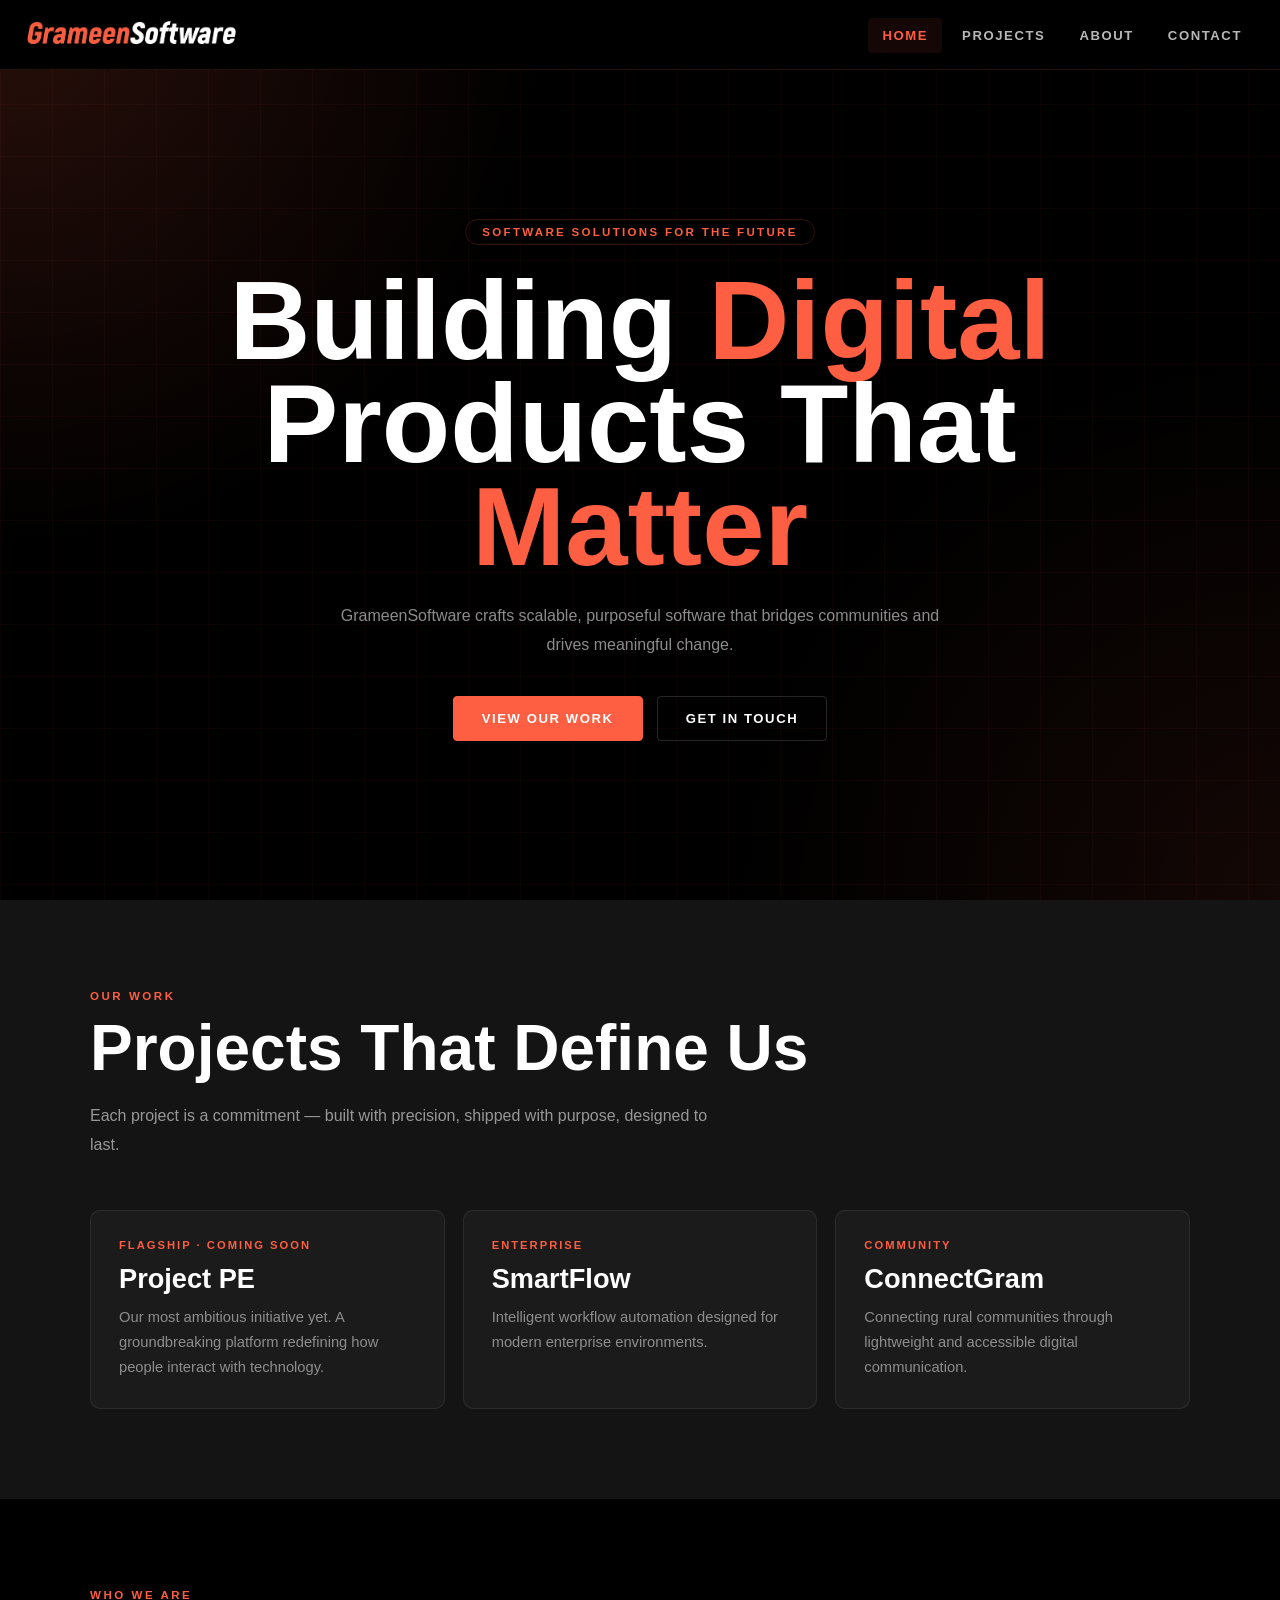
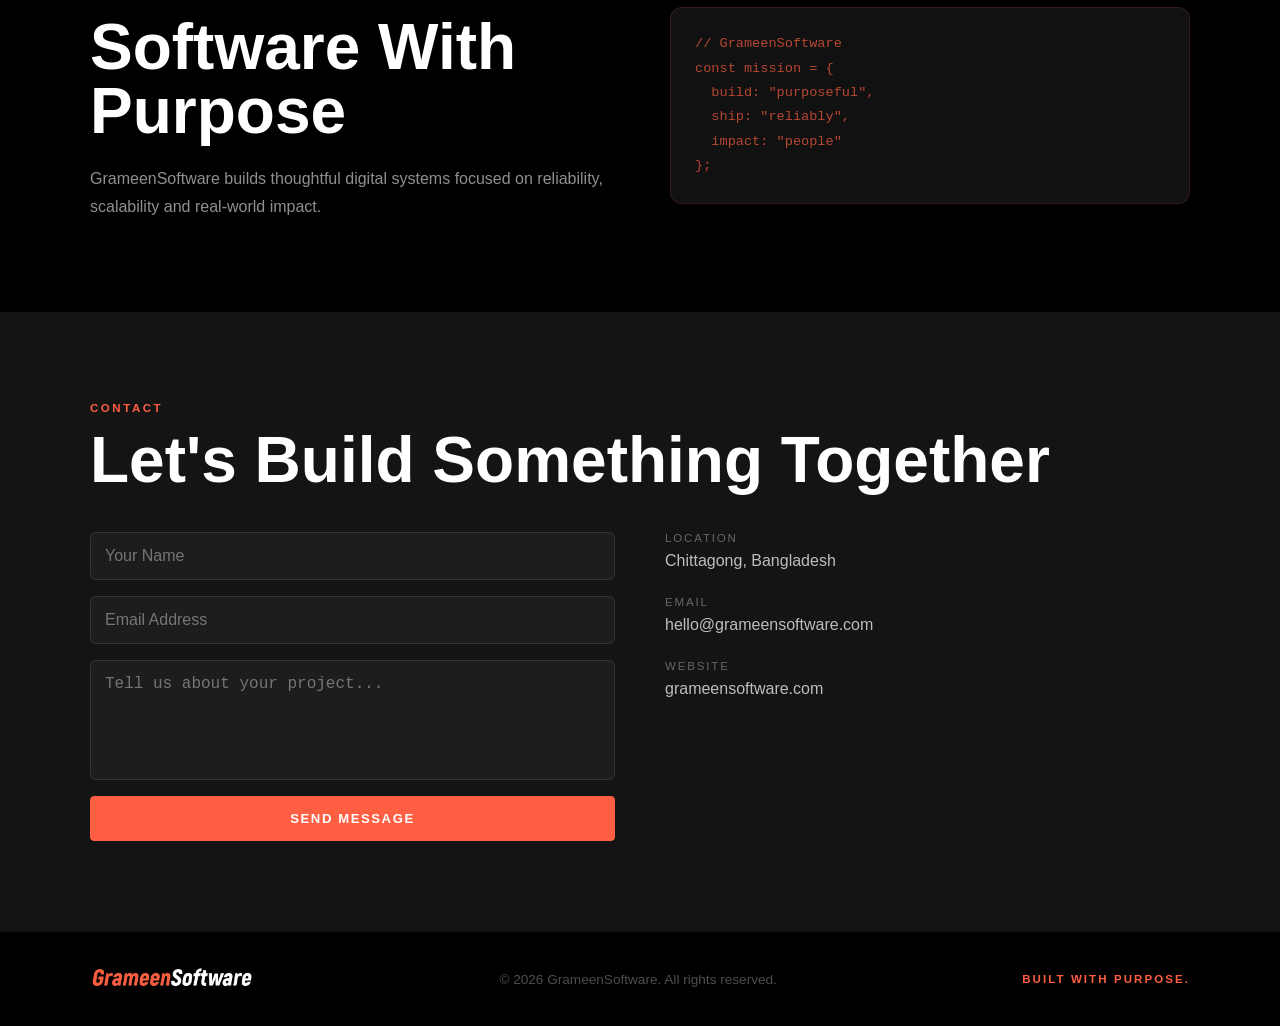
==== index.html @ 241e4eac "Site - basic version v1" ====
<!DOCTYPE html>
<html lang="en">
<head>
<meta charset="UTF-8">
<meta name="viewport" content="width=device-width, initial-scale=1.0">
<title>GrameenSoftware</title>

<link rel="preconnect" href="https://fonts.googleapis.com">
<link rel="preconnect" href="https://fonts.gstatic.com" crossorigin>
<!-- <link href="https://fonts.googleapis.com/css2?family=Barlow:wght@400;600;700;900&family=Barlow+Condensed:wght@600;700;900&display=swap" rel="stylesheet"> -->
<link href="https://fonts.cdnfonts.com/css/akrobat" rel="stylesheet">

<style>
:root{
    --brand:#FE5E41;
    --bg:#000;
    --bg2:#141414;
    --white:#fff;
    --nh:70px;
}

*{
    margin:0;
    padding:0;
    box-sizing:border-box;
}

html{
    scroll-behavior:smooth;
}

body{
    font-family:'akrobat',sans-serif;
    background:var(--bg);
    color:var(--white);
    overflow-x:hidden;
}

img{
    max-width:100%;
    display:block;
}

/* NAVBAR */

nav{
    position:fixed;
    top:0;
    left:0;
    width:100%;
    height:var(--nh);
    display:flex;
    align-items:center;
    justify-content:space-between;
    padding:0 24px;
    background:rgba(0,0,0,0.96);
    border-bottom:1px solid rgba(254,94,65,0.15);
    z-index:1000;
    backdrop-filter:blur(12px);
}

.logo{
    height:34px;
    width:auto;
}

.nav-links{
    display:flex;
    list-style:none;
    gap:6px;
}

.nav-links li{
    position:relative;
}

.nav-links a{
    text-decoration:none;
    color:rgba(255,255,255,0.72);
    font-family:'Barlow Condensed',sans-serif;
    text-transform:uppercase;
    letter-spacing:.12em;
    font-size:.82rem;
    font-weight:700;
    padding:10px 14px;
    border-radius:4px;
    transition:.25s;
}

.nav-links a:hover,
.nav-links a.active{
    color:var(--brand);
    background:rgba(254,94,65,0.08);
}

/* DROPDOWN */

.dropdown-menu{
    position:absolute;
    top:110%;
    left:0;
    min-width:180px;
    background:#181818;
    border:1px solid rgba(254,94,65,0.14);
    border-radius:8px;
    overflow:hidden;
    opacity:0;
    visibility:hidden;
    transform:translateY(10px);
    transition:.25s;
}

.dropdown:hover .dropdown-menu{
    opacity:1;
    visibility:visible;
    transform:translateY(0);
}

.dropdown-menu a{
    display:block;
    padding:14px 18px;
}

/* HAMBURGER */

.hamburger{
    display:none;
    flex-direction:column;
    gap:5px;
    background:none;
    border:none;
    cursor:pointer;
}

.hamburger span{
    width:24px;
    height:2px;
    background:#fff;
    border-radius:20px;
    transition:.3s;
}

.hamburger.active span:nth-child(1){
    transform:translateY(7px) rotate(45deg);
}

.hamburger.active span:nth-child(2){
    opacity:0;
}

.hamburger.active span:nth-child(3){
    transform:translateY(-7px) rotate(-45deg);
}

/* MOBILE MENU */

.mobile-overlay{
    position:fixed;
    inset:0;
    background:rgba(0,0,0,0.6);
    z-index:998;
    opacity:0;
    pointer-events:none;
    transition:.3s;
}

.mobile-overlay.show{
    opacity:1;
    pointer-events:auto;
}

.mobile-menu{
    position:fixed;
    top:0;
    right:-100%;
    width:280px;
    height:100vh;
    background:#111;
    z-index:999;
    padding:100px 24px 40px;
    transition:.35s ease;
    border-left:1px solid rgba(254,94,65,0.15);
}

.mobile-menu.show{
    right:0;
}

.mobile-menu ul{
    list-style:none;
}

.mobile-menu li{
    border-bottom:1px solid rgba(255,255,255,0.06);
}

.mobile-menu a{
    display:block;
    padding:18px 0;
    text-decoration:none;
    color:rgba(255,255,255,0.82);
    font-family:'Barlow Condensed',sans-serif;
    text-transform:uppercase;
    letter-spacing:.12em;
    font-weight:700;
}

.mobile-sub{
    padding-left:16px;
}

.mobile-sub a{
    font-size:.85rem;
    color:rgba(255,255,255,0.45);
}

/* HERO */

#home{
    min-height:100vh;
    display:flex;
    align-items:center;
    justify-content:center;
    text-align:center;
    padding:120px 20px 60px;
    position:relative;
    overflow:hidden;
}

.hero-bg{
    position:absolute;
    inset:0;
    background:
    radial-gradient(circle at top left, rgba(254,94,65,0.16), transparent 35%),
    radial-gradient(circle at bottom right, rgba(254,94,65,0.08), transparent 35%);
}

.hero-grid{
    position:absolute;
    inset:0;
    background-image:
    linear-gradient(rgba(254,94,65,0.04) 1px, transparent 1px),
    linear-gradient(90deg, rgba(254,94,65,0.04) 1px, transparent 1px);
    background-size:52px 52px;
}

.hero-content{
    position:relative;
    z-index:2;
    max-width:850px;
}

.eyebrow{
    display:inline-block;
    margin-bottom:24px;
    padding:6px 16px;
    border:1px solid rgba(254,94,65,0.18);
    border-radius:999px;
    color:var(--brand);
    font-family:'Barlow Condensed',sans-serif;
    text-transform:uppercase;
    letter-spacing:.2em;
    font-size:.72rem;
    font-weight:700;
}

h1{
    font-family:'Barlow Condensed',sans-serif;
    font-size:clamp(3rem,9vw,7rem);
    line-height:.92;
    font-weight:900;
    margin-bottom:24px;
}

h1 span{
    color:var(--brand);
}

.subtext{
    max-width:620px;
    margin:auto;
    line-height:1.8;
    color:rgba(255,255,255,0.55);
    font-size:1rem;
}

.hero-buttons{
    display:flex;
    justify-content:center;
    gap:14px;
    margin-top:36px;
    flex-wrap:wrap;
}

.btn{
    display:inline-block;
    text-decoration:none;
    padding:14px 28px;
    border-radius:4px;
    text-transform:uppercase;
    letter-spacing:.12em;
    font-family:'Barlow Condensed',sans-serif;
    font-size:.82rem;
    font-weight:700;
    transition:.25s;
}

.btn-primary{
    background:var(--brand);
    color:#fff;
    border:1px solid var(--brand);
}

.btn-primary:hover{
    background:#ff7055;
    transform:translateY(-2px);
}

.btn-secondary{
    border:1px solid rgba(255,255,255,0.15);
    color:#fff;
}

.btn-secondary:hover{
    border-color:var(--brand);
    background:rgba(254,94,65,0.08);
}

/* SECTION */

section{
    padding:90px 20px;
}

.container{
    max-width:1100px;
    margin:auto;
}

.label{
    color:var(--brand);
    text-transform:uppercase;
    letter-spacing:.22em;
    font-size:.72rem;
    font-family:'Barlow Condensed',sans-serif;
    font-weight:700;
    margin-bottom:14px;
}

h2{
    font-family:'Barlow Condensed',sans-serif;
    font-size:clamp(2rem,5vw,4rem);
    line-height:1;
    margin-bottom:22px;
}

.text{
    max-width:650px;
    color:rgba(255,255,255,0.56);
    line-height:1.8;
}

/* PROJECTS */

#projects{
    background:var(--bg2);
}

.cards{
    margin-top:50px;
    display:grid;
    grid-template-columns:repeat(auto-fit,minmax(280px,1fr));
    gap:18px;
}

.card{
    background:rgba(255,255,255,0.03);
    border:1px solid rgba(255,255,255,0.08);
    border-radius:10px;
    padding:28px;
    transition:.25s;
    text-decoration:none;
    color:inherit;
}

.card:hover{
    transform:translateY(-4px);
    border-color:rgba(254,94,65,0.3);
}

.card-tag{
    color:var(--brand);
    text-transform:uppercase;
    letter-spacing:.18em;
    font-size:.7rem;
    margin-bottom:12px;
    font-family:'Barlow Condensed',sans-serif;
    font-weight:700;
}

.card-title{
    font-size:1.7rem;
    font-family:'Barlow Condensed',sans-serif;
    font-weight:900;
    margin-bottom:10px;
}

.card-text{
    color:rgba(255,255,255,0.5);
    line-height:1.7;
    font-size:.92rem;
}

/* ABOUT */

.about-grid{
    display:grid;
    grid-template-columns:1fr 1fr;
    gap:60px;
    align-items:center;
}

.visual{
    background:#111;
    border:1px solid rgba(254,94,65,0.14);
    border-radius:12px;
    padding:24px;
}

.code{
    color:rgba(254,94,65,0.7);
    font-family:monospace;
    line-height:1.8;
    font-size:.85rem;
}

/* CONTACT */

#contact{
    background:var(--bg2);
}

.contact-grid{
    display:grid;
    grid-template-columns:1fr 1fr;
    gap:50px;
    margin-top:40px;
}

.form{
    display:flex;
    flex-direction:column;
    gap:16px;
}

.form input,
.form textarea{
    background:rgba(255,255,255,0.04);
    border:1px solid rgba(255,255,255,0.1);
    padding:14px;
    border-radius:6px;
    color:#fff;
    outline:none;
    font-size:16px;
}

.form textarea{
    resize:none;
    height:120px;
}

.form input:focus,
.form textarea:focus{
    border-color:var(--brand);
}

.info-item{
    margin-bottom:26px;
}

.info-title{
    color:rgba(255,255,255,0.35);
    text-transform:uppercase;
    letter-spacing:.16em;
    font-size:.72rem;
    margin-bottom:8px;
    font-family:'Barlow Condensed',sans-serif;
}

.info-text{
    color:rgba(255,255,255,0.72);
}

/* FOOTER */

footer{
    padding:34px 20px;
    border-top:1px solid rgba(255,255,255,0.06);
}

.footer-inner{
    max-width:1100px;
    margin:auto;
    display:flex;
    justify-content:space-between;
    align-items:center;
    gap:20px;
    flex-wrap:wrap;
}

.footer-logo{
    height:26px;
}

.footer-copy{
    color:rgba(255,255,255,0.3);
    font-size:.85rem;
}

.footer-brand{
    color:var(--brand);
    font-size:.72rem;
    font-weight:700;
    letter-spacing:.18em;
    text-transform:uppercase;
}

/* RESPONSIVE */

@media(max-width:900px){

    .about-grid,
    .contact-grid{
        grid-template-columns:1fr;
    }
}

@media(max-width:768px){

    .nav-links{
        display:none;
    }

    .hamburger{
        display:flex;
    }

    section{
        padding:70px 16px;
    }

    nav{
        padding:0 16px;
    }
}

@media(max-width:480px){

    .hero-buttons{
        flex-direction:column;
        align-items:center;
    }

    .btn{
        width:100%;
        max-width:280px;
    }
}
</style>
</head>
<body>

<!-- NAV -->

<nav>

    <a href="#home">
        <img src="logo.png" alt="GrameenSoftware" class="logo">
    </a>

    <ul class="nav-links">

        <li><a href="#home" class="active">Home</a></li>

        <li class="dropdown">
            <a href="#projects">Projects</a>

            <div class="dropdown-menu">
                <a href="Project PE.html">Project PE</a>
            </div>
        </li>

        <li><a href="#about">About</a></li>
        <li><a href="#contact">Contact</a></li>

    </ul>

    <button class="hamburger" id="hamburger">
        <span></span>
        <span></span>
        <span></span>
    </button>

</nav>

<!-- MOBILE -->

<div class="mobile-overlay" id="overlay"></div>

<div class="mobile-menu" id="mobileMenu">

    <ul>
        <li><a href="#home" class="mobile-link">Home</a></li>
        <li><a href="#projects" class="mobile-link">Projects</a></li>
        <li class="mobile-sub"><a href="Project PE.html">→ Project PE</a></li>
        <li><a href="#about" class="mobile-link">About</a></li>
        <li><a href="#contact" class="mobile-link">Contact</a></li>
    </ul>

</div>

<!-- HERO -->

<section id="home">

    <div class="hero-bg"></div>
    <div class="hero-grid"></div>

    <div class="hero-content">

        <div class="eyebrow">Software Solutions for the Future</div>

        <h1>
            Building <span>Digital</span><br>
            Products That <span>Matter</span>
        </h1>

        <p class="subtext">
            GrameenSoftware crafts scalable, purposeful software that bridges communities and drives meaningful change.
        </p>

        <div class="hero-buttons">
            <a href="#projects" class="btn btn-primary">View Our Work</a>
            <a href="#contact" class="btn btn-secondary">Get In Touch</a>
        </div>

    </div>

</section>

<!-- PROJECTS -->

<section id="projects">

    <div class="container">

        <div class="label">Our Work</div>
        <h2>Projects That Define Us</h2>

        <p class="text">
            Each project is a commitment — built with precision, shipped with purpose, designed to last.
        </p>

        <div class="cards">

            <a href="Project PE.html" class="card">
                <div class="card-tag">Flagship · Coming Soon</div>
                <div class="card-title">Project PE</div>
                <p class="card-text">
                    Our most ambitious initiative yet. A groundbreaking platform redefining how people interact with technology.
                </p>
            </a>

            <div class="card">
                <div class="card-tag">Enterprise</div>
                <div class="card-title">SmartFlow</div>
                <p class="card-text">
                    Intelligent workflow automation designed for modern enterprise environments.
                </p>
            </div>

            <div class="card">
                <div class="card-tag">Community</div>
                <div class="card-title">ConnectGram</div>
                <p class="card-text">
                    Connecting rural communities through lightweight and accessible digital communication.
                </p>
            </div>

        </div>

    </div>

</section>

<!-- ABOUT -->

<section id="about">

    <div class="container">

        <div class="about-grid">

            <div>
                <div class="label">Who We Are</div>
                <h2>Software With Purpose</h2>

                <p class="text">
                    GrameenSoftware builds thoughtful digital systems focused on reliability, scalability and real-world impact.
                </p>
            </div>

            <div class="visual">
<pre class="code">// GrameenSoftware
const mission = {
  build: "purposeful",
  ship: "reliably",
  impact: "people"
};</pre>
            </div>

        </div>

    </div>

</section>

<!-- CONTACT -->

<section id="contact">

    <div class="container">

        <div class="label">Contact</div>
        <h2>Let's Build Something Together</h2>

        <div class="contact-grid">

            <form class="form" id="contactForm">
                <input type="text" placeholder="Your Name" required>
                <input type="email" placeholder="Email Address" required>
                <textarea placeholder="Tell us about your project..." required></textarea>
                <button class="btn btn-primary" type="submit">Send Message</button>
            </form>

            <div>

                <div class="info-item">
                    <div class="info-title">Location</div>
                    <div class="info-text">Chittagong, Bangladesh</div>
                </div>

                <div class="info-item">
                    <div class="info-title">Email</div>
                    <div class="info-text">hello@grameensoftware.com</div>
                    <!-- <div class="info-text">hello@grameensoftware.com</div> -->
                </div>

                <div class="info-item">
                    <div class="info-title">Website</div>
                    <div class="info-text">grameensoftware.com</div>
                    <!-- <div class="info-text">grameensoftware.com</div> -->
                </div>

            </div>

        </div>

    </div>

</section>

<!-- FOOTER -->

<footer>

    <div class="footer-inner">

        <img src="logo.png" alt="GrameenSoftware" class="footer-logo">

        <div class="footer-copy">
            © 2026 GrameenSoftware. All rights reserved.
        </div>

        <div class="footer-brand">
            Built with purpose.
        </div>

    </div>

</footer>

<script>

const hamburger = document.getElementById('hamburger');
const mobileMenu = document.getElementById('mobileMenu');
const overlay = document.getElementById('overlay');
const mobileLinks = document.querySelectorAll('.mobile-link');

function openMenu(){
    hamburger.classList.add('active');
    mobileMenu.classList.add('show');
    overlay.classList.add('show');
    document.body.style.overflow = 'hidden';
}

function closeMenu(){
    hamburger.classList.remove('active');
    mobileMenu.classList.remove('show');
    overlay.classList.remove('show');
    document.body.style.overflow = '';
}

hamburger.addEventListener('click', () => {

    if(mobileMenu.classList.contains('show')){
        closeMenu();
    }else{
        openMenu();
    }

});

overlay.addEventListener('click', closeMenu);

mobileLinks.forEach(link => {
    link.addEventListener('click', closeMenu);
});

// CONTACT FORM

const contactForm = document.getElementById('contactForm');

contactForm.addEventListener('submit', function(e){

    e.preventDefault();

    const button = contactForm.querySelector('button');

    button.innerText = 'Sent ✓';
    button.style.background = '#2ecc71';

    setTimeout(() => {
        button.innerText = 'Send Message';
        button.style.background = '';
        contactForm.reset();
    }, 2500);

});

// ACTIVE NAVIGATION

const sections = document.querySelectorAll('section[id]');
const navLinks = document.querySelectorAll('.nav-links a');

window.addEventListener('scroll', () => {

    let current = '';

    sections.forEach(section => {

        const top = section.offsetTop - 120;

        if(window.scrollY >= top){
            current = section.getAttribute('id');
        }

    });

    navLinks.forEach(link => {

        link.classList.remove('active');

        if(link.getAttribute('href') === '#' + current){
            link.classList.add('active');
        }

    });

}, { passive:true });

</script>

</body>
</html>
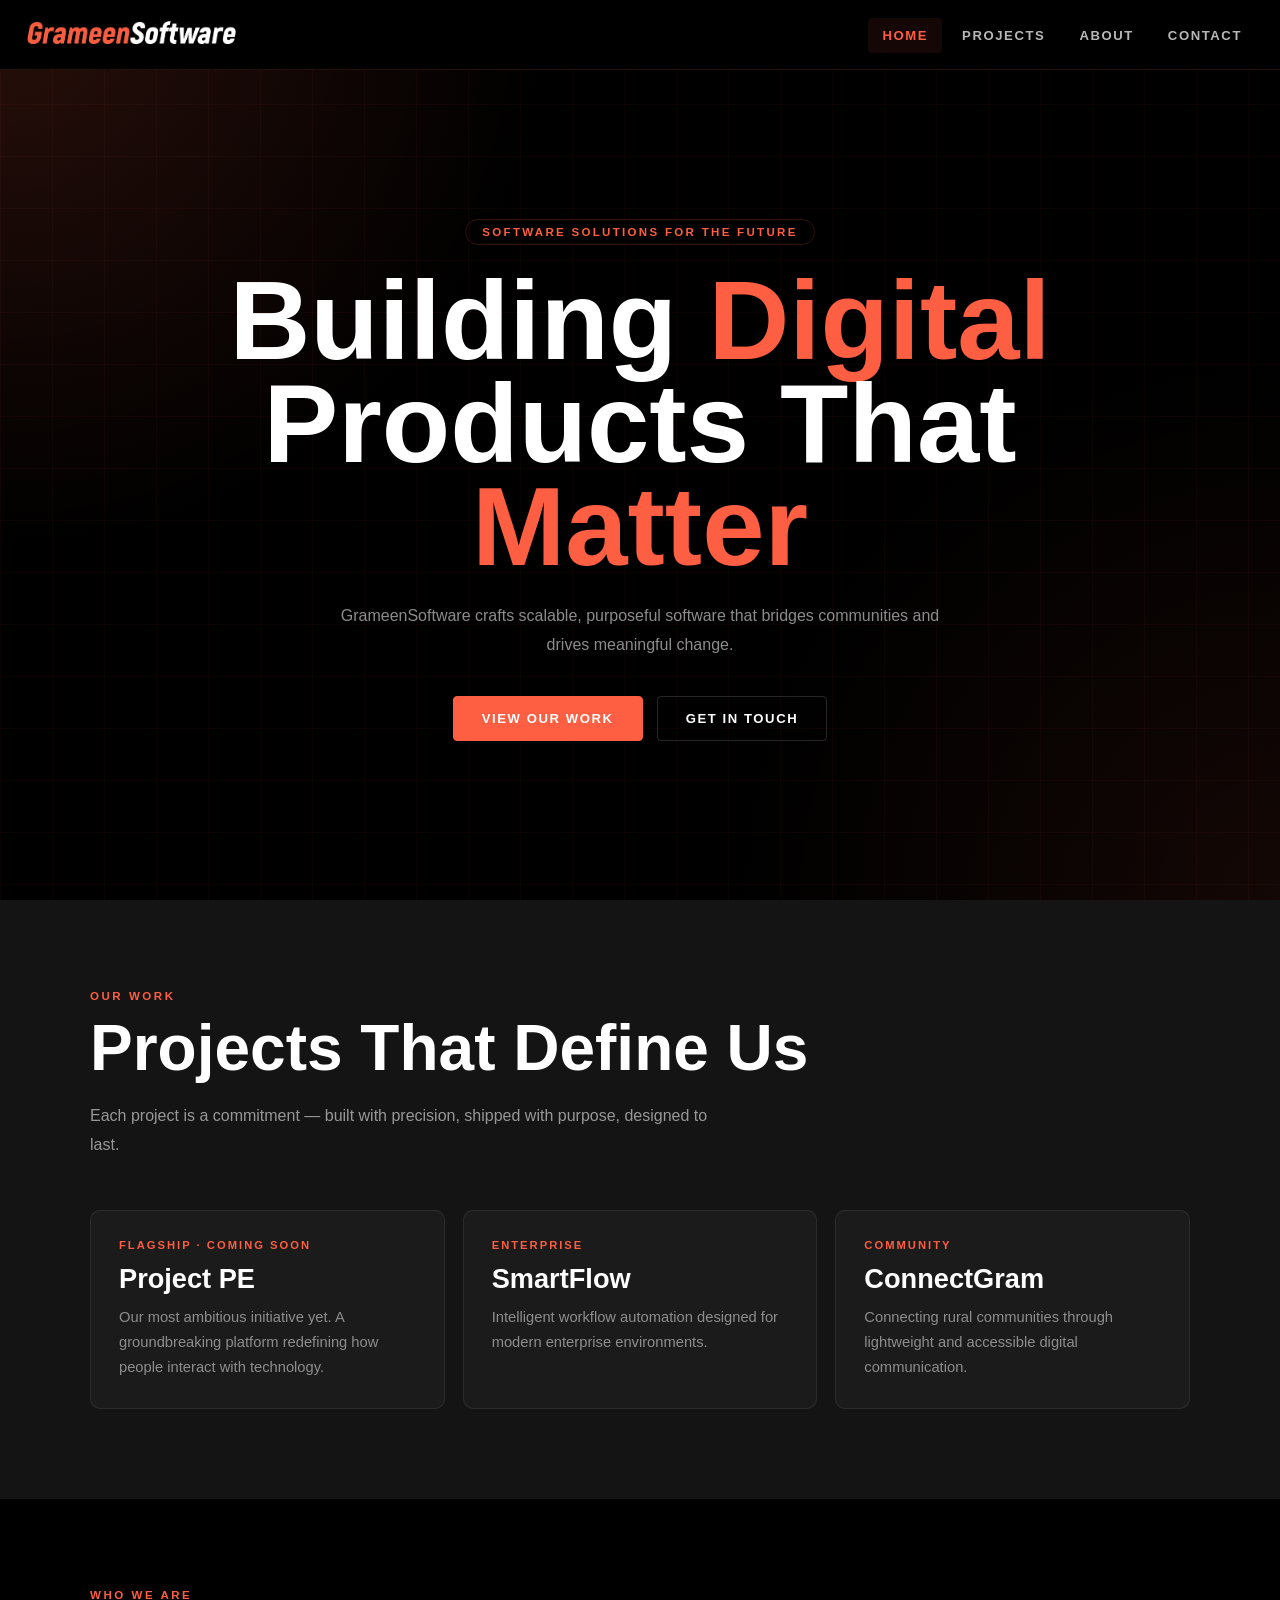
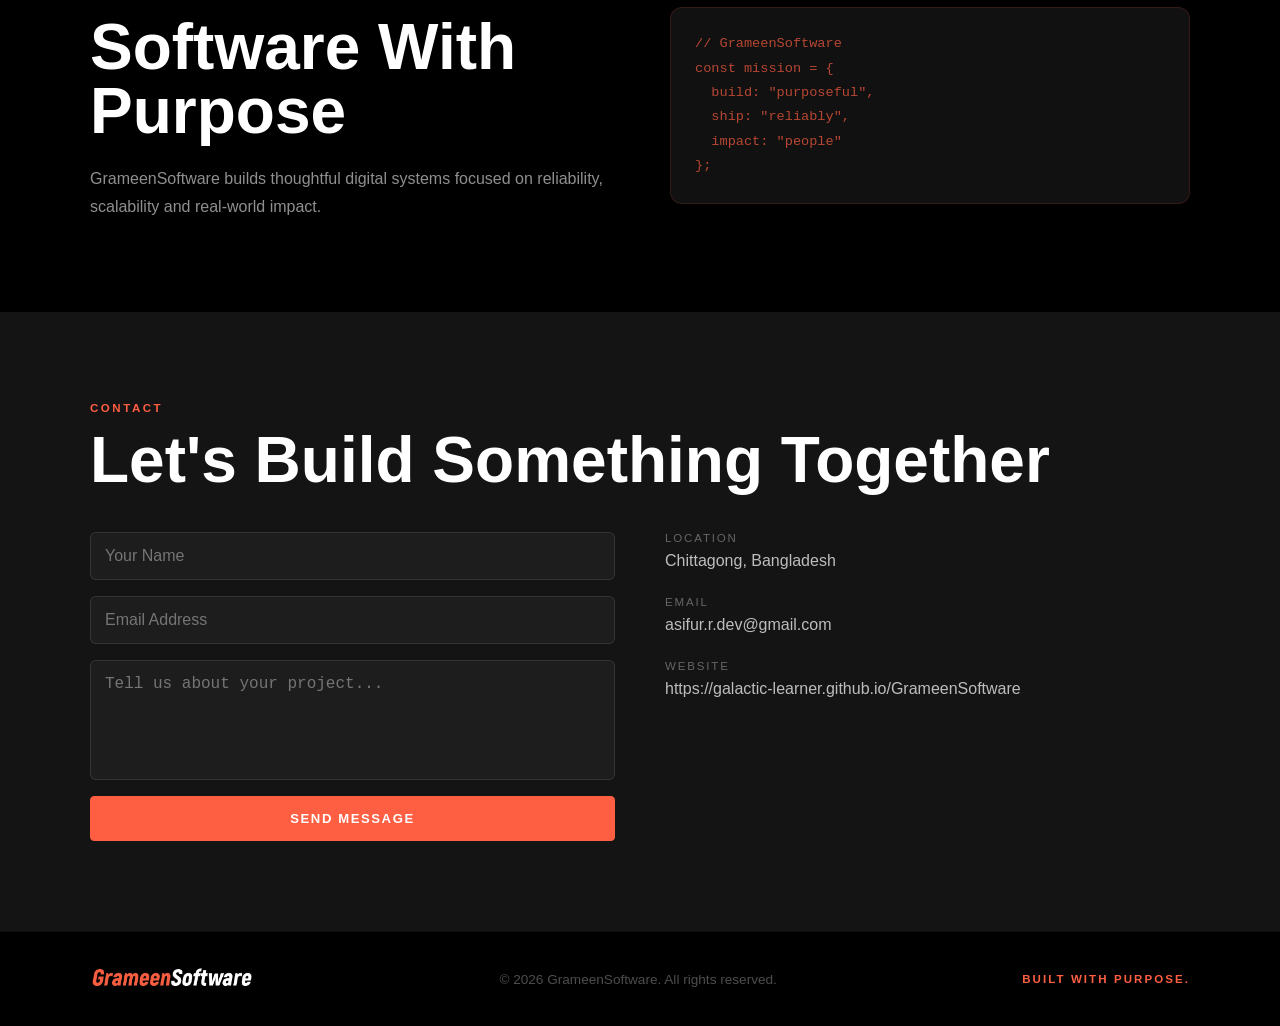
==== commit 64fb1056: "Update contact email and website in index.html" ====
--- a/index.html
+++ b/index.html
@@ -753,13 +753,13 @@
 
                 <div class="info-item">
                     <div class="info-title">Email</div>
-                    <div class="info-text">hello@grameensoftware.com</div>
+                    <div class="info-text">asifur.r.dev@gmail.com</div>
                     <!-- <div class="info-text">hello@grameensoftware.com</div> -->
                 </div>
 
                 <div class="info-item">
                     <div class="info-title">Website</div>
-                    <div class="info-text">grameensoftware.com</div>
+                    <div class="info-text">https://galactic-learner.github.io/GrameenSoftware</div>
                     <!-- <div class="info-text">grameensoftware.com</div> -->
                 </div>
 
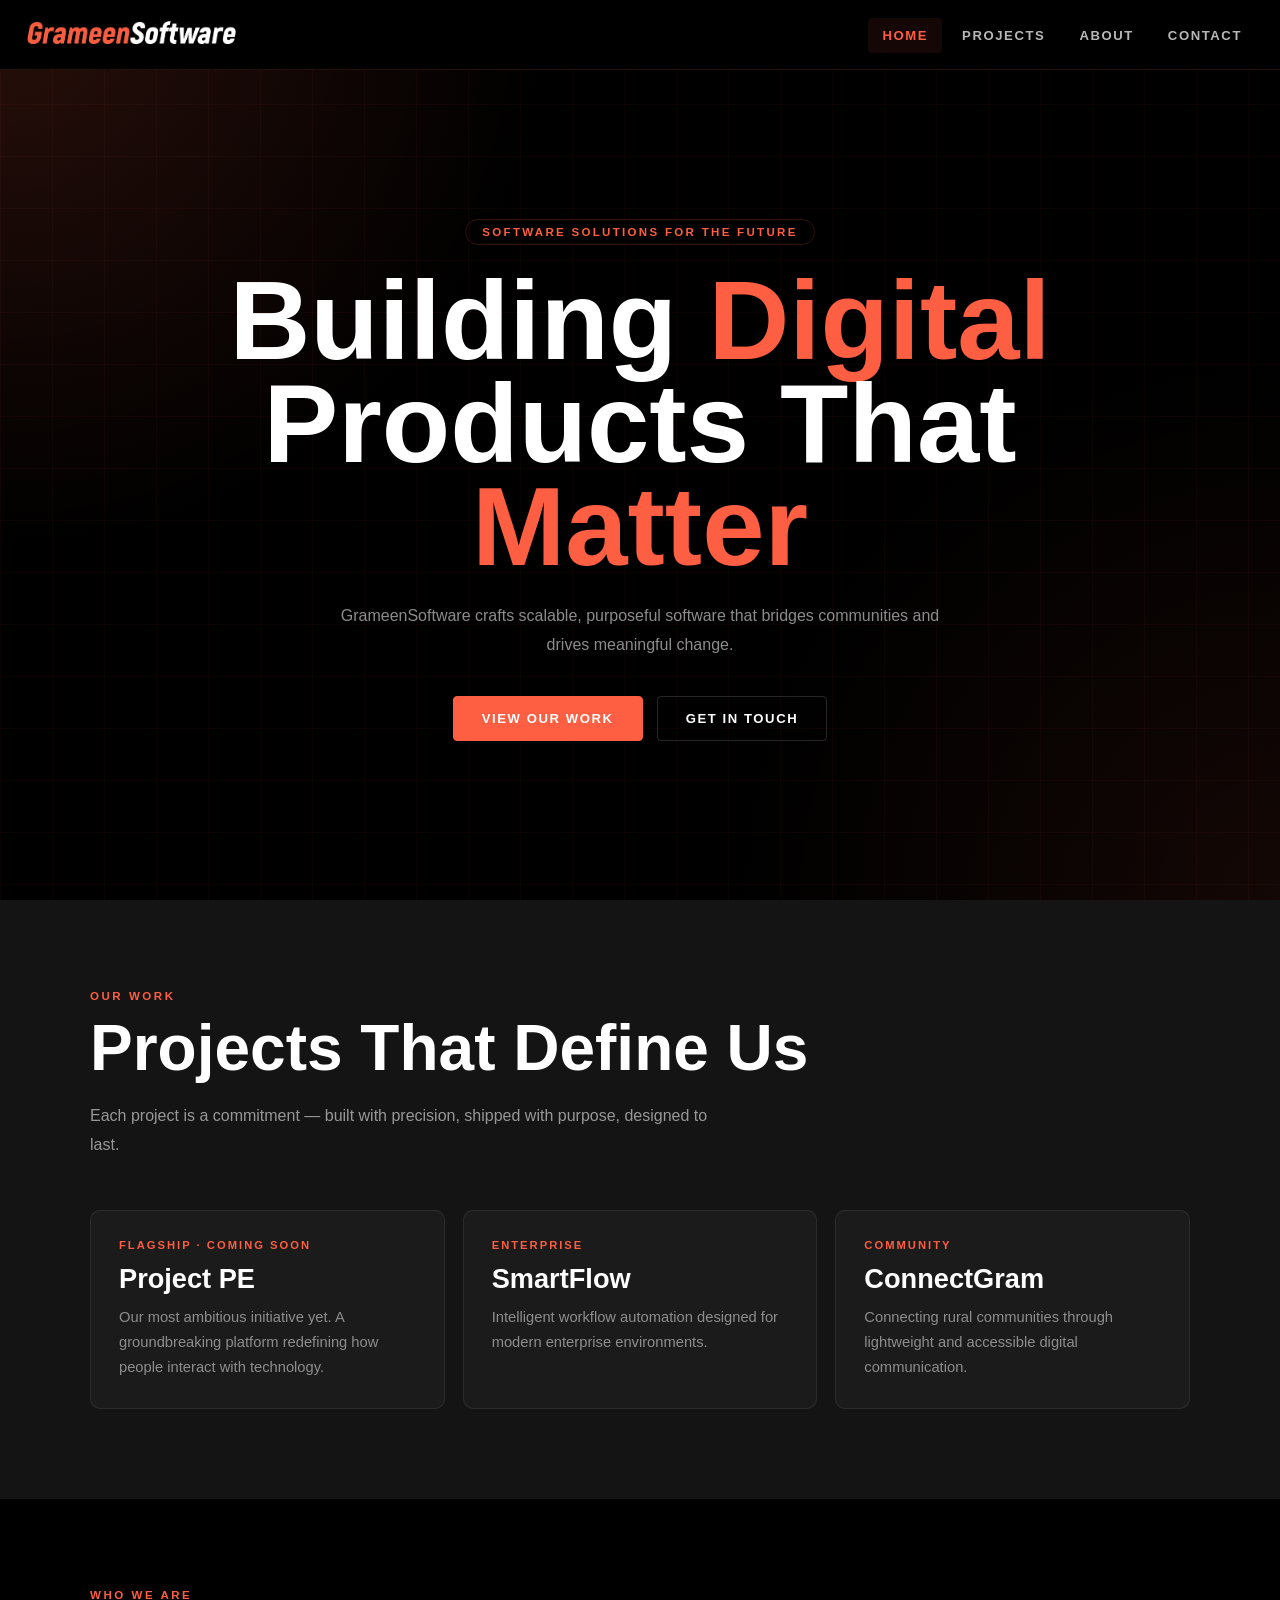
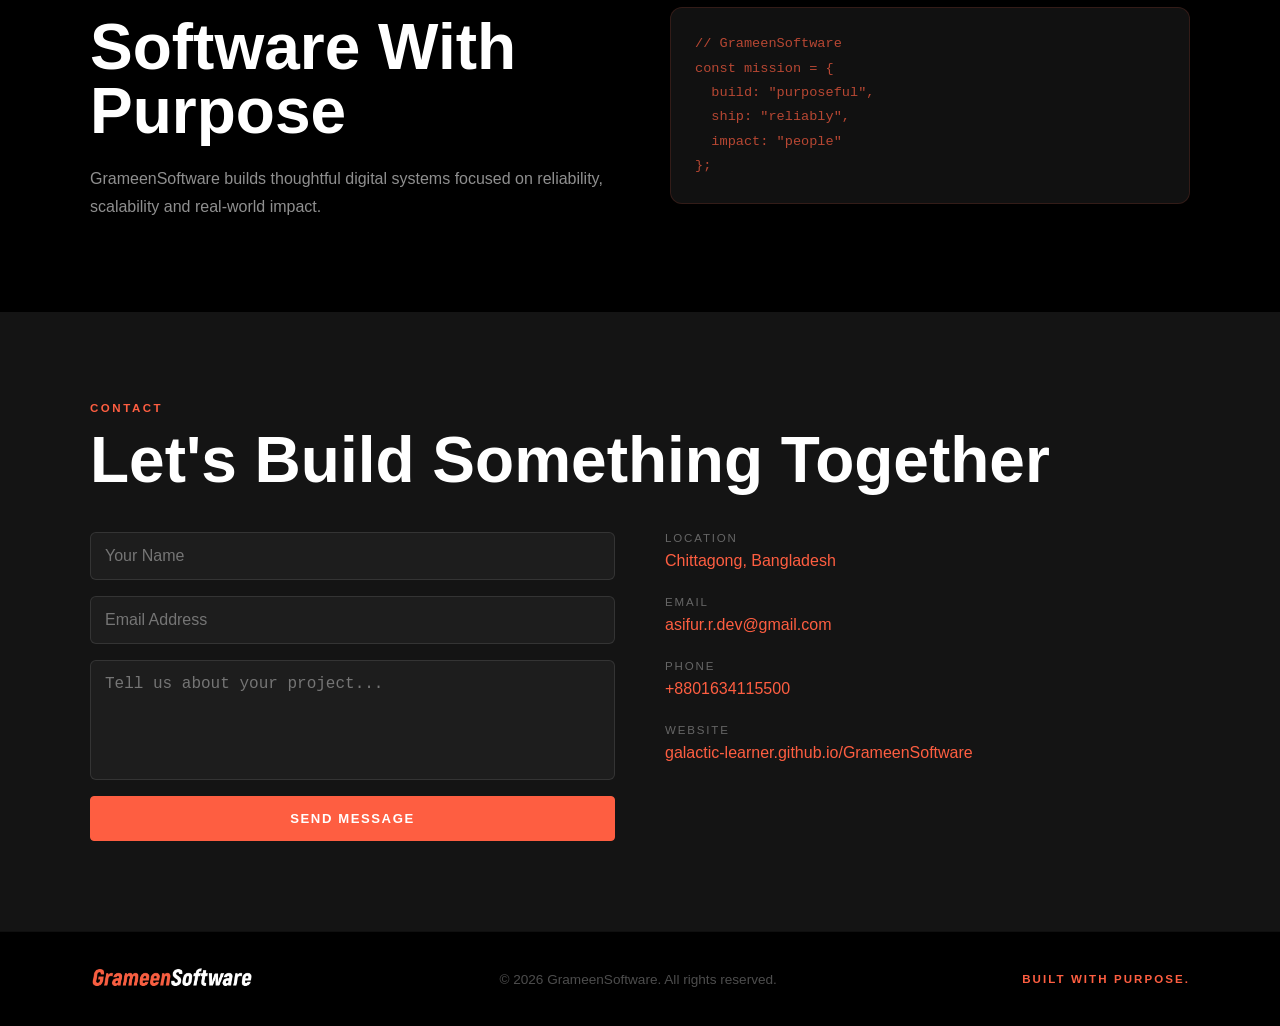
==== commit e722d1b2: "contacts updated" ====
--- a/index.html
+++ b/index.html
@@ -1,887 +1,925 @@
-
 <!DOCTYPE html>
 <html lang="en">
+
 <head>
-<meta charset="UTF-8">
-<meta name="viewport" content="width=device-width, initial-scale=1.0">
-<title>GrameenSoftware</title>
-
-<link rel="preconnect" href="https://fonts.googleapis.com">
-<link rel="preconnect" href="https://fonts.gstatic.com" crossorigin>
-<!-- <link href="https://fonts.googleapis.com/css2?family=Barlow:wght@400;600;700;900&family=Barlow+Condensed:wght@600;700;900&display=swap" rel="stylesheet"> -->
-<link href="https://fonts.cdnfonts.com/css/akrobat" rel="stylesheet">
-
-<style>
-:root{
-    --brand:#FE5E41;
-    --bg:#000;
-    --bg2:#141414;
-    --white:#fff;
-    --nh:70px;
-}
-
-*{
-    margin:0;
-    padding:0;
-    box-sizing:border-box;
-}
-
-html{
-    scroll-behavior:smooth;
-}
-
-body{
-    font-family:'akrobat',sans-serif;
-    background:var(--bg);
-    color:var(--white);
-    overflow-x:hidden;
-}
-
-img{
-    max-width:100%;
-    display:block;
-}
-
-/* NAVBAR */
-
-nav{
-    position:fixed;
-    top:0;
-    left:0;
-    width:100%;
-    height:var(--nh);
-    display:flex;
-    align-items:center;
-    justify-content:space-between;
-    padding:0 24px;
-    background:rgba(0,0,0,0.96);
-    border-bottom:1px solid rgba(254,94,65,0.15);
-    z-index:1000;
-    backdrop-filter:blur(12px);
-}
-
-.logo{
-    height:34px;
-    width:auto;
-}
-
-.nav-links{
-    display:flex;
-    list-style:none;
-    gap:6px;
-}
-
-.nav-links li{
-    position:relative;
-}
-
-.nav-links a{
-    text-decoration:none;
-    color:rgba(255,255,255,0.72);
-    font-family:'Barlow Condensed',sans-serif;
-    text-transform:uppercase;
-    letter-spacing:.12em;
-    font-size:.82rem;
-    font-weight:700;
-    padding:10px 14px;
-    border-radius:4px;
-    transition:.25s;
-}
-
-.nav-links a:hover,
-.nav-links a.active{
-    color:var(--brand);
-    background:rgba(254,94,65,0.08);
-}
-
-/* DROPDOWN */
-
-.dropdown-menu{
-    position:absolute;
-    top:110%;
-    left:0;
-    min-width:180px;
-    background:#181818;
-    border:1px solid rgba(254,94,65,0.14);
-    border-radius:8px;
-    overflow:hidden;
-    opacity:0;
-    visibility:hidden;
-    transform:translateY(10px);
-    transition:.25s;
-}
-
-.dropdown:hover .dropdown-menu{
-    opacity:1;
-    visibility:visible;
-    transform:translateY(0);
-}
-
-.dropdown-menu a{
-    display:block;
-    padding:14px 18px;
-}
-
-/* HAMBURGER */
-
-.hamburger{
-    display:none;
-    flex-direction:column;
-    gap:5px;
-    background:none;
-    border:none;
-    cursor:pointer;
-}
-
-.hamburger span{
-    width:24px;
-    height:2px;
-    background:#fff;
-    border-radius:20px;
-    transition:.3s;
-}
-
-.hamburger.active span:nth-child(1){
-    transform:translateY(7px) rotate(45deg);
-}
-
-.hamburger.active span:nth-child(2){
-    opacity:0;
-}
-
-.hamburger.active span:nth-child(3){
-    transform:translateY(-7px) rotate(-45deg);
-}
-
-/* MOBILE MENU */
-
-.mobile-overlay{
-    position:fixed;
-    inset:0;
-    background:rgba(0,0,0,0.6);
-    z-index:998;
-    opacity:0;
-    pointer-events:none;
-    transition:.3s;
-}
-
-.mobile-overlay.show{
-    opacity:1;
-    pointer-events:auto;
-}
-
-.mobile-menu{
-    position:fixed;
-    top:0;
-    right:-100%;
-    width:280px;
-    height:100vh;
-    background:#111;
-    z-index:999;
-    padding:100px 24px 40px;
-    transition:.35s ease;
-    border-left:1px solid rgba(254,94,65,0.15);
-}
-
-.mobile-menu.show{
-    right:0;
-}
-
-.mobile-menu ul{
-    list-style:none;
-}
-
-.mobile-menu li{
-    border-bottom:1px solid rgba(255,255,255,0.06);
-}
-
-.mobile-menu a{
-    display:block;
-    padding:18px 0;
-    text-decoration:none;
-    color:rgba(255,255,255,0.82);
-    font-family:'Barlow Condensed',sans-serif;
-    text-transform:uppercase;
-    letter-spacing:.12em;
-    font-weight:700;
-}
-
-.mobile-sub{
-    padding-left:16px;
-}
-
-.mobile-sub a{
-    font-size:.85rem;
-    color:rgba(255,255,255,0.45);
-}
-
-/* HERO */
-
-#home{
-    min-height:100vh;
-    display:flex;
-    align-items:center;
-    justify-content:center;
-    text-align:center;
-    padding:120px 20px 60px;
-    position:relative;
-    overflow:hidden;
-}
-
-.hero-bg{
-    position:absolute;
-    inset:0;
-    background:
-    radial-gradient(circle at top left, rgba(254,94,65,0.16), transparent 35%),
-    radial-gradient(circle at bottom right, rgba(254,94,65,0.08), transparent 35%);
-}
-
-.hero-grid{
-    position:absolute;
-    inset:0;
-    background-image:
-    linear-gradient(rgba(254,94,65,0.04) 1px, transparent 1px),
-    linear-gradient(90deg, rgba(254,94,65,0.04) 1px, transparent 1px);
-    background-size:52px 52px;
-}
-
-.hero-content{
-    position:relative;
-    z-index:2;
-    max-width:850px;
-}
-
-.eyebrow{
-    display:inline-block;
-    margin-bottom:24px;
-    padding:6px 16px;
-    border:1px solid rgba(254,94,65,0.18);
-    border-radius:999px;
-    color:var(--brand);
-    font-family:'Barlow Condensed',sans-serif;
-    text-transform:uppercase;
-    letter-spacing:.2em;
-    font-size:.72rem;
-    font-weight:700;
-}
-
-h1{
-    font-family:'Barlow Condensed',sans-serif;
-    font-size:clamp(3rem,9vw,7rem);
-    line-height:.92;
-    font-weight:900;
-    margin-bottom:24px;
-}
-
-h1 span{
-    color:var(--brand);
-}
-
-.subtext{
-    max-width:620px;
-    margin:auto;
-    line-height:1.8;
-    color:rgba(255,255,255,0.55);
-    font-size:1rem;
-}
-
-.hero-buttons{
-    display:flex;
-    justify-content:center;
-    gap:14px;
-    margin-top:36px;
-    flex-wrap:wrap;
-}
-
-.btn{
-    display:inline-block;
-    text-decoration:none;
-    padding:14px 28px;
-    border-radius:4px;
-    text-transform:uppercase;
-    letter-spacing:.12em;
-    font-family:'Barlow Condensed',sans-serif;
-    font-size:.82rem;
-    font-weight:700;
-    transition:.25s;
-}
-
-.btn-primary{
-    background:var(--brand);
-    color:#fff;
-    border:1px solid var(--brand);
-}
-
-.btn-primary:hover{
-    background:#ff7055;
-    transform:translateY(-2px);
-}
-
-.btn-secondary{
-    border:1px solid rgba(255,255,255,0.15);
-    color:#fff;
-}
-
-.btn-secondary:hover{
-    border-color:var(--brand);
-    background:rgba(254,94,65,0.08);
-}
-
-/* SECTION */
-
-section{
-    padding:90px 20px;
-}
-
-.container{
-    max-width:1100px;
-    margin:auto;
-}
-
-.label{
-    color:var(--brand);
-    text-transform:uppercase;
-    letter-spacing:.22em;
-    font-size:.72rem;
-    font-family:'Barlow Condensed',sans-serif;
-    font-weight:700;
-    margin-bottom:14px;
-}
-
-h2{
-    font-family:'Barlow Condensed',sans-serif;
-    font-size:clamp(2rem,5vw,4rem);
-    line-height:1;
-    margin-bottom:22px;
-}
-
-.text{
-    max-width:650px;
-    color:rgba(255,255,255,0.56);
-    line-height:1.8;
-}
-
-/* PROJECTS */
-
-#projects{
-    background:var(--bg2);
-}
-
-.cards{
-    margin-top:50px;
-    display:grid;
-    grid-template-columns:repeat(auto-fit,minmax(280px,1fr));
-    gap:18px;
-}
-
-.card{
-    background:rgba(255,255,255,0.03);
-    border:1px solid rgba(255,255,255,0.08);
-    border-radius:10px;
-    padding:28px;
-    transition:.25s;
-    text-decoration:none;
-    color:inherit;
-}
-
-.card:hover{
-    transform:translateY(-4px);
-    border-color:rgba(254,94,65,0.3);
-}
-
-.card-tag{
-    color:var(--brand);
-    text-transform:uppercase;
-    letter-spacing:.18em;
-    font-size:.7rem;
-    margin-bottom:12px;
-    font-family:'Barlow Condensed',sans-serif;
-    font-weight:700;
-}
-
-.card-title{
-    font-size:1.7rem;
-    font-family:'Barlow Condensed',sans-serif;
-    font-weight:900;
-    margin-bottom:10px;
-}
-
-.card-text{
-    color:rgba(255,255,255,0.5);
-    line-height:1.7;
-    font-size:.92rem;
-}
-
-/* ABOUT */
-
-.about-grid{
-    display:grid;
-    grid-template-columns:1fr 1fr;
-    gap:60px;
-    align-items:center;
-}
-
-.visual{
-    background:#111;
-    border:1px solid rgba(254,94,65,0.14);
-    border-radius:12px;
-    padding:24px;
-}
-
-.code{
-    color:rgba(254,94,65,0.7);
-    font-family:monospace;
-    line-height:1.8;
-    font-size:.85rem;
-}
-
-/* CONTACT */
-
-#contact{
-    background:var(--bg2);
-}
-
-.contact-grid{
-    display:grid;
-    grid-template-columns:1fr 1fr;
-    gap:50px;
-    margin-top:40px;
-}
-
-.form{
-    display:flex;
-    flex-direction:column;
-    gap:16px;
-}
-
-.form input,
-.form textarea{
-    background:rgba(255,255,255,0.04);
-    border:1px solid rgba(255,255,255,0.1);
-    padding:14px;
-    border-radius:6px;
-    color:#fff;
-    outline:none;
-    font-size:16px;
-}
-
-.form textarea{
-    resize:none;
-    height:120px;
-}
-
-.form input:focus,
-.form textarea:focus{
-    border-color:var(--brand);
-}
-
-.info-item{
-    margin-bottom:26px;
-}
-
-.info-title{
-    color:rgba(255,255,255,0.35);
-    text-transform:uppercase;
-    letter-spacing:.16em;
-    font-size:.72rem;
-    margin-bottom:8px;
-    font-family:'Barlow Condensed',sans-serif;
-}
-
-.info-text{
-    color:rgba(255,255,255,0.72);
-}
-
-/* FOOTER */
-
-footer{
-    padding:34px 20px;
-    border-top:1px solid rgba(255,255,255,0.06);
-}
-
-.footer-inner{
-    max-width:1100px;
-    margin:auto;
-    display:flex;
-    justify-content:space-between;
-    align-items:center;
-    gap:20px;
-    flex-wrap:wrap;
-}
-
-.footer-logo{
-    height:26px;
-}
-
-.footer-copy{
-    color:rgba(255,255,255,0.3);
-    font-size:.85rem;
-}
-
-.footer-brand{
-    color:var(--brand);
-    font-size:.72rem;
-    font-weight:700;
-    letter-spacing:.18em;
-    text-transform:uppercase;
-}
-
-/* RESPONSIVE */
-
-@media(max-width:900px){
-
-    .about-grid,
-    .contact-grid{
-        grid-template-columns:1fr;
-    }
-}
-
-@media(max-width:768px){
-
-    .nav-links{
-        display:none;
-    }
-
-    .hamburger{
-        display:flex;
-    }
-
-    section{
-        padding:70px 16px;
-    }
-
-    nav{
-        padding:0 16px;
-    }
-}
-
-@media(max-width:480px){
-
-    .hero-buttons{
-        flex-direction:column;
-        align-items:center;
-    }
-
-    .btn{
-        width:100%;
-        max-width:280px;
-    }
-}
-</style>
+    <meta charset="UTF-8">
+    <meta name="viewport" content="width=device-width, initial-scale=1.0">
+    <title>GrameenSoftware</title>
+
+    <link rel="preconnect" href="https://fonts.googleapis.com">
+    <link rel="preconnect" href="https://fonts.gstatic.com" crossorigin>
+    <!-- <link href="https://fonts.googleapis.com/css2?family=Barlow:wght@400;600;700;900&family=Barlow+Condensed:wght@600;700;900&display=swap" rel="stylesheet"> -->
+    <link href="https://fonts.cdnfonts.com/css/akrobat" rel="stylesheet">
+
+    <style>
+        :root {
+            --brand: #FE5E41;
+            --bg: #000;
+            --bg2: #141414;
+            --white: #fff;
+            --nh: 70px;
+        }
+
+        * {
+            margin: 0;
+            padding: 0;
+            box-sizing: border-box;
+        }
+
+        html {
+            scroll-behavior: smooth;
+        }
+
+        body {
+            font-family: 'akrobat', sans-serif;
+            background: var(--bg);
+            color: var(--white);
+            overflow-x: hidden;
+        }
+
+        img {
+            max-width: 100%;
+            display: block;
+        }
+
+        /* NAVBAR */
+
+        nav {
+            position: fixed;
+            top: 0;
+            left: 0;
+            width: 100%;
+            height: var(--nh);
+            display: flex;
+            align-items: center;
+            justify-content: space-between;
+            padding: 0 24px;
+            background: rgba(0, 0, 0, 0.96);
+            border-bottom: 1px solid rgba(254, 94, 65, 0.15);
+            z-index: 1000;
+            backdrop-filter: blur(12px);
+        }
+
+        .logo {
+            height: 34px;
+            width: auto;
+        }
+
+        .nav-links {
+            display: flex;
+            list-style: none;
+            gap: 6px;
+        }
+
+        .nav-links li {
+            position: relative;
+        }
+
+        .nav-links a {
+            text-decoration: none;
+            color: rgba(255, 255, 255, 0.72);
+            font-family: 'Barlow Condensed', sans-serif;
+            text-transform: uppercase;
+            letter-spacing: .12em;
+            font-size: .82rem;
+            font-weight: 700;
+            padding: 10px 14px;
+            border-radius: 4px;
+            transition: .25s;
+        }
+
+        .nav-links a:hover,
+        .nav-links a.active {
+            color: var(--brand);
+            background: rgba(254, 94, 65, 0.08);
+        }
+
+        /* DROPDOWN */
+
+        .dropdown-menu {
+            position: absolute;
+            top: 110%;
+            left: 0;
+            min-width: 180px;
+            background: #181818;
+            border: 1px solid rgba(254, 94, 65, 0.14);
+            border-radius: 8px;
+            overflow: hidden;
+            opacity: 0;
+            visibility: hidden;
+            transform: translateY(10px);
+            transition: .25s;
+        }
+
+        .dropdown:hover .dropdown-menu {
+            opacity: 1;
+            visibility: visible;
+            transform: translateY(0);
+        }
+
+        .dropdown-menu a {
+            display: block;
+            padding: 14px 18px;
+        }
+
+        /* HAMBURGER */
+
+        .hamburger {
+            display: none;
+            flex-direction: column;
+            gap: 5px;
+            background: none;
+            border: none;
+            cursor: pointer;
+        }
+
+        .hamburger span {
+            width: 24px;
+            height: 2px;
+            background: #fff;
+            border-radius: 20px;
+            transition: .3s;
+        }
+
+        .hamburger.active span:nth-child(1) {
+            transform: translateY(7px) rotate(45deg);
+        }
+
+        .hamburger.active span:nth-child(2) {
+            opacity: 0;
+        }
+
+        .hamburger.active span:nth-child(3) {
+            transform: translateY(-7px) rotate(-45deg);
+        }
+
+        /* MOBILE MENU */
+
+        .mobile-overlay {
+            position: fixed;
+            inset: 0;
+            background: rgba(0, 0, 0, 0.6);
+            z-index: 998;
+            opacity: 0;
+            pointer-events: none;
+            transition: .3s;
+        }
+
+        .mobile-overlay.show {
+            opacity: 1;
+            pointer-events: auto;
+        }
+
+        .mobile-menu {
+            position: fixed;
+            top: 0;
+            right: -100%;
+            width: 280px;
+            height: 100vh;
+            background: #111;
+            z-index: 999;
+            padding: 100px 24px 40px;
+            transition: .35s ease;
+            border-left: 1px solid rgba(254, 94, 65, 0.15);
+        }
+
+        .mobile-menu.show {
+            right: 0;
+        }
+
+        .mobile-menu ul {
+            list-style: none;
+        }
+
+        .mobile-menu li {
+            border-bottom: 1px solid rgba(255, 255, 255, 0.06);
+        }
+
+        .mobile-menu a {
+            display: block;
+            padding: 18px 0;
+            text-decoration: none;
+            color: rgba(255, 255, 255, 0.82);
+            font-family: 'Barlow Condensed', sans-serif;
+            text-transform: uppercase;
+            letter-spacing: .12em;
+            font-weight: 700;
+        }
+
+        .mobile-sub {
+            padding-left: 16px;
+        }
+
+        .mobile-sub a {
+            font-size: .85rem;
+            color: rgba(255, 255, 255, 0.45);
+        }
+
+        /* HERO */
+
+        #home {
+            min-height: 100vh;
+            display: flex;
+            align-items: center;
+            justify-content: center;
+            text-align: center;
+            padding: 120px 20px 60px;
+            position: relative;
+            overflow: hidden;
+        }
+
+        .hero-bg {
+            position: absolute;
+            inset: 0;
+            background:
+                radial-gradient(circle at top left, rgba(254, 94, 65, 0.16), transparent 35%),
+                radial-gradient(circle at bottom right, rgba(254, 94, 65, 0.08), transparent 35%);
+        }
+
+        .hero-grid {
+            position: absolute;
+            inset: 0;
+            background-image:
+                linear-gradient(rgba(254, 94, 65, 0.04) 1px, transparent 1px),
+                linear-gradient(90deg, rgba(254, 94, 65, 0.04) 1px, transparent 1px);
+            background-size: 52px 52px;
+        }
+
+        .hero-content {
+            position: relative;
+            z-index: 2;
+            max-width: 850px;
+        }
+
+        .eyebrow {
+            display: inline-block;
+            margin-bottom: 24px;
+            padding: 6px 16px;
+            border: 1px solid rgba(254, 94, 65, 0.18);
+            border-radius: 999px;
+            color: var(--brand);
+            font-family: 'Barlow Condensed', sans-serif;
+            text-transform: uppercase;
+            letter-spacing: .2em;
+            font-size: .72rem;
+            font-weight: 700;
+        }
+
+        h1 {
+            font-family: 'Barlow Condensed', sans-serif;
+            font-size: clamp(3rem, 9vw, 7rem);
+            line-height: .92;
+            font-weight: 900;
+            margin-bottom: 24px;
+        }
+
+        h1 span {
+            color: var(--brand);
+        }
+
+        .subtext {
+            max-width: 620px;
+            margin: auto;
+            line-height: 1.8;
+            color: rgba(255, 255, 255, 0.55);
+            font-size: 1rem;
+        }
+
+        .hero-buttons {
+            display: flex;
+            justify-content: center;
+            gap: 14px;
+            margin-top: 36px;
+            flex-wrap: wrap;
+        }
+
+        .btn {
+            display: inline-block;
+            text-decoration: none;
+            padding: 14px 28px;
+            border-radius: 4px;
+            text-transform: uppercase;
+            letter-spacing: .12em;
+            font-family: 'Barlow Condensed', sans-serif;
+            font-size: .82rem;
+            font-weight: 700;
+            transition: .25s;
+        }
+
+        .btn-primary {
+            background: var(--brand);
+            color: #fff;
+            border: 1px solid var(--brand);
+        }
+
+        .btn-primary:hover {
+            background: #ff7055;
+            transform: translateY(-2px);
+        }
+
+        .btn-secondary {
+            border: 1px solid rgba(255, 255, 255, 0.15);
+            color: #fff;
+        }
+
+        .btn-secondary:hover {
+            border-color: var(--brand);
+            background: rgba(254, 94, 65, 0.08);
+        }
+
+        /* SECTION */
+
+        section {
+            padding: 90px 20px;
+        }
+
+        .container {
+            max-width: 1100px;
+            margin: auto;
+        }
+
+        .label {
+            color: var(--brand);
+            text-transform: uppercase;
+            letter-spacing: .22em;
+            font-size: .72rem;
+            font-family: 'Barlow Condensed', sans-serif;
+            font-weight: 700;
+            margin-bottom: 14px;
+        }
+
+        h2 {
+            font-family: 'Barlow Condensed', sans-serif;
+            font-size: clamp(2rem, 5vw, 4rem);
+            line-height: 1;
+            margin-bottom: 22px;
+        }
+
+        .text {
+            max-width: 650px;
+            color: rgba(255, 255, 255, 0.56);
+            line-height: 1.8;
+        }
+
+        /* PROJECTS */
+
+        #projects {
+            background: var(--bg2);
+        }
+
+        .cards {
+            margin-top: 50px;
+            display: grid;
+            grid-template-columns: repeat(auto-fit, minmax(280px, 1fr));
+            gap: 18px;
+        }
+
+        .card {
+            background: rgba(255, 255, 255, 0.03);
+            border: 1px solid rgba(255, 255, 255, 0.08);
+            border-radius: 10px;
+            padding: 28px;
+            transition: .25s;
+            text-decoration: none;
+            color: inherit;
+        }
+
+        .card:hover {
+            transform: translateY(-4px);
+            border-color: rgba(254, 94, 65, 0.3);
+        }
+
+        .card-tag {
+            color: var(--brand);
+            text-transform: uppercase;
+            letter-spacing: .18em;
+            font-size: .7rem;
+            margin-bottom: 12px;
+            font-family: 'Barlow Condensed', sans-serif;
+            font-weight: 700;
+        }
+
+        .card-title {
+            font-size: 1.7rem;
+            font-family: 'Barlow Condensed', sans-serif;
+            font-weight: 900;
+            margin-bottom: 10px;
+        }
+
+        .card-text {
+            color: rgba(255, 255, 255, 0.5);
+            line-height: 1.7;
+            font-size: .92rem;
+        }
+
+        /* ABOUT */
+
+        .about-grid {
+            display: grid;
+            grid-template-columns: 1fr 1fr;
+            gap: 60px;
+            align-items: center;
+        }
+
+        .visual {
+            background: #111;
+            border: 1px solid rgba(254, 94, 65, 0.14);
+            border-radius: 12px;
+            padding: 24px;
+        }
+
+        .code {
+            color: rgba(254, 94, 65, 0.7);
+            font-family: monospace;
+            line-height: 1.8;
+            font-size: .85rem;
+        }
+
+        /* CONTACT */
+
+        #contact {
+            background: var(--bg2);
+        }
+
+        .contact-grid {
+            display: grid;
+            grid-template-columns: 1fr 1fr;
+            gap: 50px;
+            margin-top: 40px;
+        }
+
+        .form {
+            display: flex;
+            flex-direction: column;
+            gap: 16px;
+        }
+
+        .form input,
+        .form textarea {
+            background: rgba(255, 255, 255, 0.04);
+            border: 1px solid rgba(255, 255, 255, 0.1);
+            padding: 14px;
+            border-radius: 6px;
+            color: #fff;
+            outline: none;
+            font-size: 16px;
+        }
+
+        .form textarea {
+            resize: none;
+            height: 120px;
+        }
+
+        .form input:focus,
+        .form textarea:focus {
+            border-color: var(--brand);
+        }
+
+        .info-item {
+            margin-bottom: 26px;
+        }
+
+        .info-title {
+            color: rgba(255, 255, 255, 0.35);
+            text-transform: uppercase;
+            letter-spacing: .16em;
+            font-size: .72rem;
+            margin-bottom: 8px;
+            font-family: 'Barlow Condensed', sans-serif;
+        }
+
+        .info-text {
+            /* color:rgba(255,255,255,0.72); */
+            color: #FE5E41;
+        }
+
+        .info-text a {
+            /* color:rgba(255,255,255,0.72); */
+            color: #FE5E41;
+            text-decoration: none;
+        }
+
+        .info-text a:hover {
+            /* color:rgba(255,255,255,0.72); */
+            color: #f87f6a;
+        }
+
+        /* FOOTER */
+
+        footer {
+            padding: 34px 20px;
+            border-top: 1px solid rgba(255, 255, 255, 0.06);
+        }
+
+        .footer-inner {
+            max-width: 1100px;
+            margin: auto;
+            display: flex;
+            justify-content: space-between;
+            align-items: center;
+            gap: 20px;
+            flex-wrap: wrap;
+        }
+
+        .footer-logo {
+            height: 26px;
+        }
+
+        .footer-copy {
+            color: rgba(255, 255, 255, 0.3);
+            font-size: .85rem;
+        }
+
+        .footer-brand {
+            color: var(--brand);
+            font-size: .72rem;
+            font-weight: 700;
+            letter-spacing: .18em;
+            text-transform: uppercase;
+        }
+
+        /* RESPONSIVE */
+
+        @media(max-width:900px) {
+
+            .about-grid,
+            .contact-grid {
+                grid-template-columns: 1fr;
+            }
+        }
+
+        @media(max-width:768px) {
+
+            .nav-links {
+                display: none;
+            }
+
+            .hamburger {
+                display: flex;
+            }
+
+            section {
+                padding: 70px 16px;
+            }
+
+            nav {
+                padding: 0 16px;
+            }
+        }
+
+        @media(max-width:480px) {
+
+            .hero-buttons {
+                flex-direction: column;
+                align-items: center;
+            }
+
+            .btn {
+                width: 100%;
+                max-width: 280px;
+            }
+        }
+    </style>
 </head>
+
 <body>
 
-<!-- NAV -->
-
-<nav>
-
-    <a href="#home">
-        <img src="logo.png" alt="GrameenSoftware" class="logo">
-    </a>
-
-    <ul class="nav-links">
-
-        <li><a href="#home" class="active">Home</a></li>
-
-        <li class="dropdown">
-            <a href="#projects">Projects</a>
-
-            <div class="dropdown-menu">
-                <a href="Project PE.html">Project PE</a>
+    <!-- NAV -->
+
+    <nav>
+
+        <a href="#home">
+            <img src="logo.png" alt="GrameenSoftware" class="logo">
+        </a>
+
+        <ul class="nav-links">
+
+            <li><a href="#home" class="active">Home</a></li>
+
+            <li class="dropdown">
+                <a href="#projects">Projects</a>
+
+                <div class="dropdown-menu">
+                    <a href="Project PE.html">Project PE</a>
+                </div>
+            </li>
+
+            <li><a href="#about">About</a></li>
+            <li><a href="#contact">Contact</a></li>
+
+        </ul>
+
+        <button class="hamburger" id="hamburger">
+            <span></span>
+            <span></span>
+            <span></span>
+        </button>
+
+    </nav>
+
+    <!-- MOBILE -->
+
+    <div class="mobile-overlay" id="overlay"></div>
+
+    <div class="mobile-menu" id="mobileMenu">
+
+        <ul>
+            <li><a href="#home" class="mobile-link">Home</a></li>
+            <li><a href="#projects" class="mobile-link">Projects</a></li>
+            <li class="mobile-sub"><a href="Project PE.html">→ Project PE</a></li>
+            <li><a href="#about" class="mobile-link">About</a></li>
+            <li><a href="#contact" class="mobile-link">Contact</a></li>
+        </ul>
+
+    </div>
+
+    <!-- HERO -->
+
+    <section id="home">
+
+        <div class="hero-bg"></div>
+        <div class="hero-grid"></div>
+
+        <div class="hero-content">
+
+            <div class="eyebrow">Software Solutions for the Future</div>
+
+            <h1>
+                Building <span>Digital</span><br>
+                Products That <span>Matter</span>
+            </h1>
+
+            <p class="subtext">
+                GrameenSoftware crafts scalable, purposeful software that bridges communities and drives meaningful
+                change.
+            </p>
+
+            <div class="hero-buttons">
+                <a href="#projects" class="btn btn-primary">View Our Work</a>
+                <a href="#contact" class="btn btn-secondary">Get In Touch</a>
             </div>
-        </li>
-
-        <li><a href="#about">About</a></li>
-        <li><a href="#contact">Contact</a></li>
-
-    </ul>
-
-    <button class="hamburger" id="hamburger">
-        <span></span>
-        <span></span>
-        <span></span>
-    </button>
-
-</nav>
-
-<!-- MOBILE -->
-
-<div class="mobile-overlay" id="overlay"></div>
-
-<div class="mobile-menu" id="mobileMenu">
-
-    <ul>
-        <li><a href="#home" class="mobile-link">Home</a></li>
-        <li><a href="#projects" class="mobile-link">Projects</a></li>
-        <li class="mobile-sub"><a href="Project PE.html">→ Project PE</a></li>
-        <li><a href="#about" class="mobile-link">About</a></li>
-        <li><a href="#contact" class="mobile-link">Contact</a></li>
-    </ul>
-
-</div>
-
-<!-- HERO -->
-
-<section id="home">
-
-    <div class="hero-bg"></div>
-    <div class="hero-grid"></div>
-
-    <div class="hero-content">
-
-        <div class="eyebrow">Software Solutions for the Future</div>
-
-        <h1>
-            Building <span>Digital</span><br>
-            Products That <span>Matter</span>
-        </h1>
-
-        <p class="subtext">
-            GrameenSoftware crafts scalable, purposeful software that bridges communities and drives meaningful change.
-        </p>
-
-        <div class="hero-buttons">
-            <a href="#projects" class="btn btn-primary">View Our Work</a>
-            <a href="#contact" class="btn btn-secondary">Get In Touch</a>
+
         </div>
 
-    </div>
-
-</section>
-
-<!-- PROJECTS -->
-
-<section id="projects">
-
-    <div class="container">
-
-        <div class="label">Our Work</div>
-        <h2>Projects That Define Us</h2>
-
-        <p class="text">
-            Each project is a commitment — built with precision, shipped with purpose, designed to last.
-        </p>
-
-        <div class="cards">
-
-            <a href="Project PE.html" class="card">
-                <div class="card-tag">Flagship · Coming Soon</div>
-                <div class="card-title">Project PE</div>
-                <p class="card-text">
-                    Our most ambitious initiative yet. A groundbreaking platform redefining how people interact with technology.
-                </p>
-            </a>
-
-            <div class="card">
-                <div class="card-tag">Enterprise</div>
-                <div class="card-title">SmartFlow</div>
-                <p class="card-text">
-                    Intelligent workflow automation designed for modern enterprise environments.
-                </p>
+    </section>
+
+    <!-- PROJECTS -->
+
+    <section id="projects">
+
+        <div class="container">
+
+            <div class="label">Our Work</div>
+            <h2>Projects That Define Us</h2>
+
+            <p class="text">
+                Each project is a commitment — built with precision, shipped with purpose, designed to last.
+            </p>
+
+            <div class="cards">
+
+                <a href="Project PE.html" class="card">
+                    <div class="card-tag">Flagship · Coming Soon</div>
+                    <div class="card-title">Project PE</div>
+                    <p class="card-text">
+                        Our most ambitious initiative yet. A groundbreaking platform redefining how people interact with
+                        technology.
+                    </p>
+                </a>
+
+                <div class="card">
+                    <div class="card-tag">Enterprise</div>
+                    <div class="card-title">SmartFlow</div>
+                    <p class="card-text">
+                        Intelligent workflow automation designed for modern enterprise environments.
+                    </p>
+                </div>
+
+                <div class="card">
+                    <div class="card-tag">Community</div>
+                    <div class="card-title">ConnectGram</div>
+                    <p class="card-text">
+                        Connecting rural communities through lightweight and accessible digital communication.
+                    </p>
+                </div>
+
             </div>
 
-            <div class="card">
-                <div class="card-tag">Community</div>
-                <div class="card-title">ConnectGram</div>
-                <p class="card-text">
-                    Connecting rural communities through lightweight and accessible digital communication.
-                </p>
-            </div>
-
         </div>
 
-    </div>
-
-</section>
-
-<!-- ABOUT -->
-
-<section id="about">
-
-    <div class="container">
-
-        <div class="about-grid">
-
-            <div>
-                <div class="label">Who We Are</div>
-                <h2>Software With Purpose</h2>
-
-                <p class="text">
-                    GrameenSoftware builds thoughtful digital systems focused on reliability, scalability and real-world impact.
-                </p>
-            </div>
-
-            <div class="visual">
-<pre class="code">// GrameenSoftware
+    </section>
+
+    <!-- ABOUT -->
+
+    <section id="about">
+
+        <div class="container">
+
+            <div class="about-grid">
+
+                <div>
+                    <div class="label">Who We Are</div>
+                    <h2>Software With Purpose</h2>
+
+                    <p class="text">
+                        GrameenSoftware builds thoughtful digital systems focused on reliability, scalability and
+                        real-world impact.
+                    </p>
+                </div>
+
+                <div class="visual">
+                    <pre class="code">// GrameenSoftware
 const mission = {
   build: "purposeful",
   ship: "reliably",
   impact: "people"
 };</pre>
+                </div>
+
             </div>
 
         </div>
 
-    </div>
-
-</section>
-
-<!-- CONTACT -->
-
-<section id="contact">
-
-    <div class="container">
-
-        <div class="label">Contact</div>
-        <h2>Let's Build Something Together</h2>
-
-        <div class="contact-grid">
-
-            <form class="form" id="contactForm">
-                <input type="text" placeholder="Your Name" required>
-                <input type="email" placeholder="Email Address" required>
-                <textarea placeholder="Tell us about your project..." required></textarea>
-                <button class="btn btn-primary" type="submit">Send Message</button>
-            </form>
-
-            <div>
-
-                <div class="info-item">
-                    <div class="info-title">Location</div>
-                    <div class="info-text">Chittagong, Bangladesh</div>
+    </section>
+
+    <!-- CONTACT -->
+
+    <section id="contact">
+
+        <div class="container">
+
+            <div class="label">Contact</div>
+            <h2>Let's Build Something Together</h2>
+
+            <div class="contact-grid">
+
+                <form class="form" id="contactForm">
+                    <input type="text" placeholder="Your Name" required>
+                    <input type="email" placeholder="Email Address" required>
+                    <textarea placeholder="Tell us about your project..." required></textarea>
+                    <button class="btn btn-primary" type="submit">Send Message</button>
+                </form>
+
+                <div>
+
+                    <div class="info-item">
+                        <div class="info-title">Location</div>
+                        <div class="info-text">Chittagong, Bangladesh</div>
+                    </div>
+
+                    <div class="info-item">
+                        <div class="info-title">Email</div>
+                        <div class="info-text">
+
+                            <a class="" href="mailto:asifur.r.dev@gmail.com">
+                                asifur.r.dev@gmail.com
+                            </a>
+
+                        </div>
+                        <!-- <div class="info-text">hello@grameensoftware.com</div> -->
+                    </div>
+
+                    <div class="info-item">
+                        <div class="info-title">Phone</div>
+                        <div class="info-text">
+
+                            <a class="" href="tel:+8801634115500">
+                                +8801634115500
+                            </a>
+
+                        </div>
+                        <!-- <div class="info-text">+8801634115500</div> -->
+                    </div>
+
+                    <div class="info-item">
+                        <div class="info-title">Website</div>
+                        <div class="info-text"><a
+                                href="https://galactic-learner.github.io/GrameenSoftware/">galactic-learner.github.io/GrameenSoftware</a>
+                        </div>
+                        <!-- <div class="info-text">grameensoftware.com</div> -->
+                    </div>
+
+
+
                 </div>
 
-                <div class="info-item">
-                    <div class="info-title">Email</div>
-                    <div class="info-text">asifur.r.dev@gmail.com</div>
-                    <!-- <div class="info-text">hello@grameensoftware.com</div> -->
-                </div>
-
-                <div class="info-item">
-                    <div class="info-title">Website</div>
-                    <div class="info-text">https://galactic-learner.github.io/GrameenSoftware</div>
-                    <!-- <div class="info-text">grameensoftware.com</div> -->
-                </div>
-
             </div>
 
         </div>
 
-    </div>
-
-</section>
-
-<!-- FOOTER -->
-
-<footer>
-
-    <div class="footer-inner">
-
-        <img src="logo.png" alt="GrameenSoftware" class="footer-logo">
-
-        <div class="footer-copy">
-            © 2026 GrameenSoftware. All rights reserved.
+    </section>
+
+    <!-- FOOTER -->
+
+    <footer>
+
+        <div class="footer-inner">
+
+            <img src="logo.png" alt="GrameenSoftware" class="footer-logo">
+
+            <div class="footer-copy">
+                © 2026 GrameenSoftware. All rights reserved.
+            </div>
+
+            <div class="footer-brand">
+                Built with purpose.
+            </div>
+
         </div>
 
-        <div class="footer-brand">
-            Built with purpose.
-        </div>
-
-    </div>
-
-</footer>
-
-<script>
-
-const hamburger = document.getElementById('hamburger');
-const mobileMenu = document.getElementById('mobileMenu');
-const overlay = document.getElementById('overlay');
-const mobileLinks = document.querySelectorAll('.mobile-link');
-
-function openMenu(){
-    hamburger.classList.add('active');
-    mobileMenu.classList.add('show');
-    overlay.classList.add('show');
-    document.body.style.overflow = 'hidden';
-}
-
-function closeMenu(){
-    hamburger.classList.remove('active');
-    mobileMenu.classList.remove('show');
-    overlay.classList.remove('show');
-    document.body.style.overflow = '';
-}
-
-hamburger.addEventListener('click', () => {
-
-    if(mobileMenu.classList.contains('show')){
-        closeMenu();
-    }else{
-        openMenu();
-    }
-
-});
-
-overlay.addEventListener('click', closeMenu);
-
-mobileLinks.forEach(link => {
-    link.addEventListener('click', closeMenu);
-});
-
-// CONTACT FORM
-
-const contactForm = document.getElementById('contactForm');
-
-contactForm.addEventListener('submit', function(e){
-
-    e.preventDefault();
-
-    const button = contactForm.querySelector('button');
-
-    button.innerText = 'Sent ✓';
-    button.style.background = '#2ecc71';
-
-    setTimeout(() => {
-        button.innerText = 'Send Message';
-        button.style.background = '';
-        contactForm.reset();
-    }, 2500);
-
-});
-
-// ACTIVE NAVIGATION
-
-const sections = document.querySelectorAll('section[id]');
-const navLinks = document.querySelectorAll('.nav-links a');
-
-window.addEventListener('scroll', () => {
-
-    let current = '';
-
-    sections.forEach(section => {
-
-        const top = section.offsetTop - 120;
-
-        if(window.scrollY >= top){
-            current = section.getAttribute('id');
-        }
-
-    });
-
-    navLinks.forEach(link => {
-
-        link.classList.remove('active');
-
-        if(link.getAttribute('href') === '#' + current){
-            link.classList.add('active');
-        }
-
-    });
-
-}, { passive:true });
-
-</script>
+    </footer>
+
+    <script>
+
+        const hamburger = document.getElementById('hamburger');
+        const mobileMenu = document.getElementById('mobileMenu');
+        const overlay = document.getElementById('overlay');
+        const mobileLinks = document.querySelectorAll('.mobile-link');
+
+        function openMenu() {
+            hamburger.classList.add('active');
+            mobileMenu.classList.add('show');
+            overlay.classList.add('show');
+            document.body.style.overflow = 'hidden';
+        }
+
+        function closeMenu() {
+            hamburger.classList.remove('active');
+            mobileMenu.classList.remove('show');
+            overlay.classList.remove('show');
+            document.body.style.overflow = '';
+        }
+
+        hamburger.addEventListener('click', () => {
+
+            if (mobileMenu.classList.contains('show')) {
+                closeMenu();
+            } else {
+                openMenu();
+            }
+
+        });
+
+        overlay.addEventListener('click', closeMenu);
+
+        mobileLinks.forEach(link => {
+            link.addEventListener('click', closeMenu);
+        });
+
+        // CONTACT FORM
+
+        const contactForm = document.getElementById('contactForm');
+
+        contactForm.addEventListener('submit', function (e) {
+
+            e.preventDefault();
+
+            const button = contactForm.querySelector('button');
+
+            button.innerText = 'Sent ✓';
+            button.style.background = '#2ecc71';
+
+            setTimeout(() => {
+                button.innerText = 'Send Message';
+                button.style.background = '';
+                contactForm.reset();
+            }, 2500);
+
+        });
+
+        // ACTIVE NAVIGATION
+
+        const sections = document.querySelectorAll('section[id]');
+        const navLinks = document.querySelectorAll('.nav-links a');
+
+        window.addEventListener('scroll', () => {
+
+            let current = '';
+
+            sections.forEach(section => {
+
+                const top = section.offsetTop - 120;
+
+                if (window.scrollY >= top) {
+                    current = section.getAttribute('id');
+                }
+
+            });
+
+            navLinks.forEach(link => {
+
+                link.classList.remove('active');
+
+                if (link.getAttribute('href') === '#' + current) {
+                    link.classList.add('active');
+                }
+
+            });
+
+        }, { passive: true });
+
+    </script>
 
 </body>
-</html>
-
+
+</html>
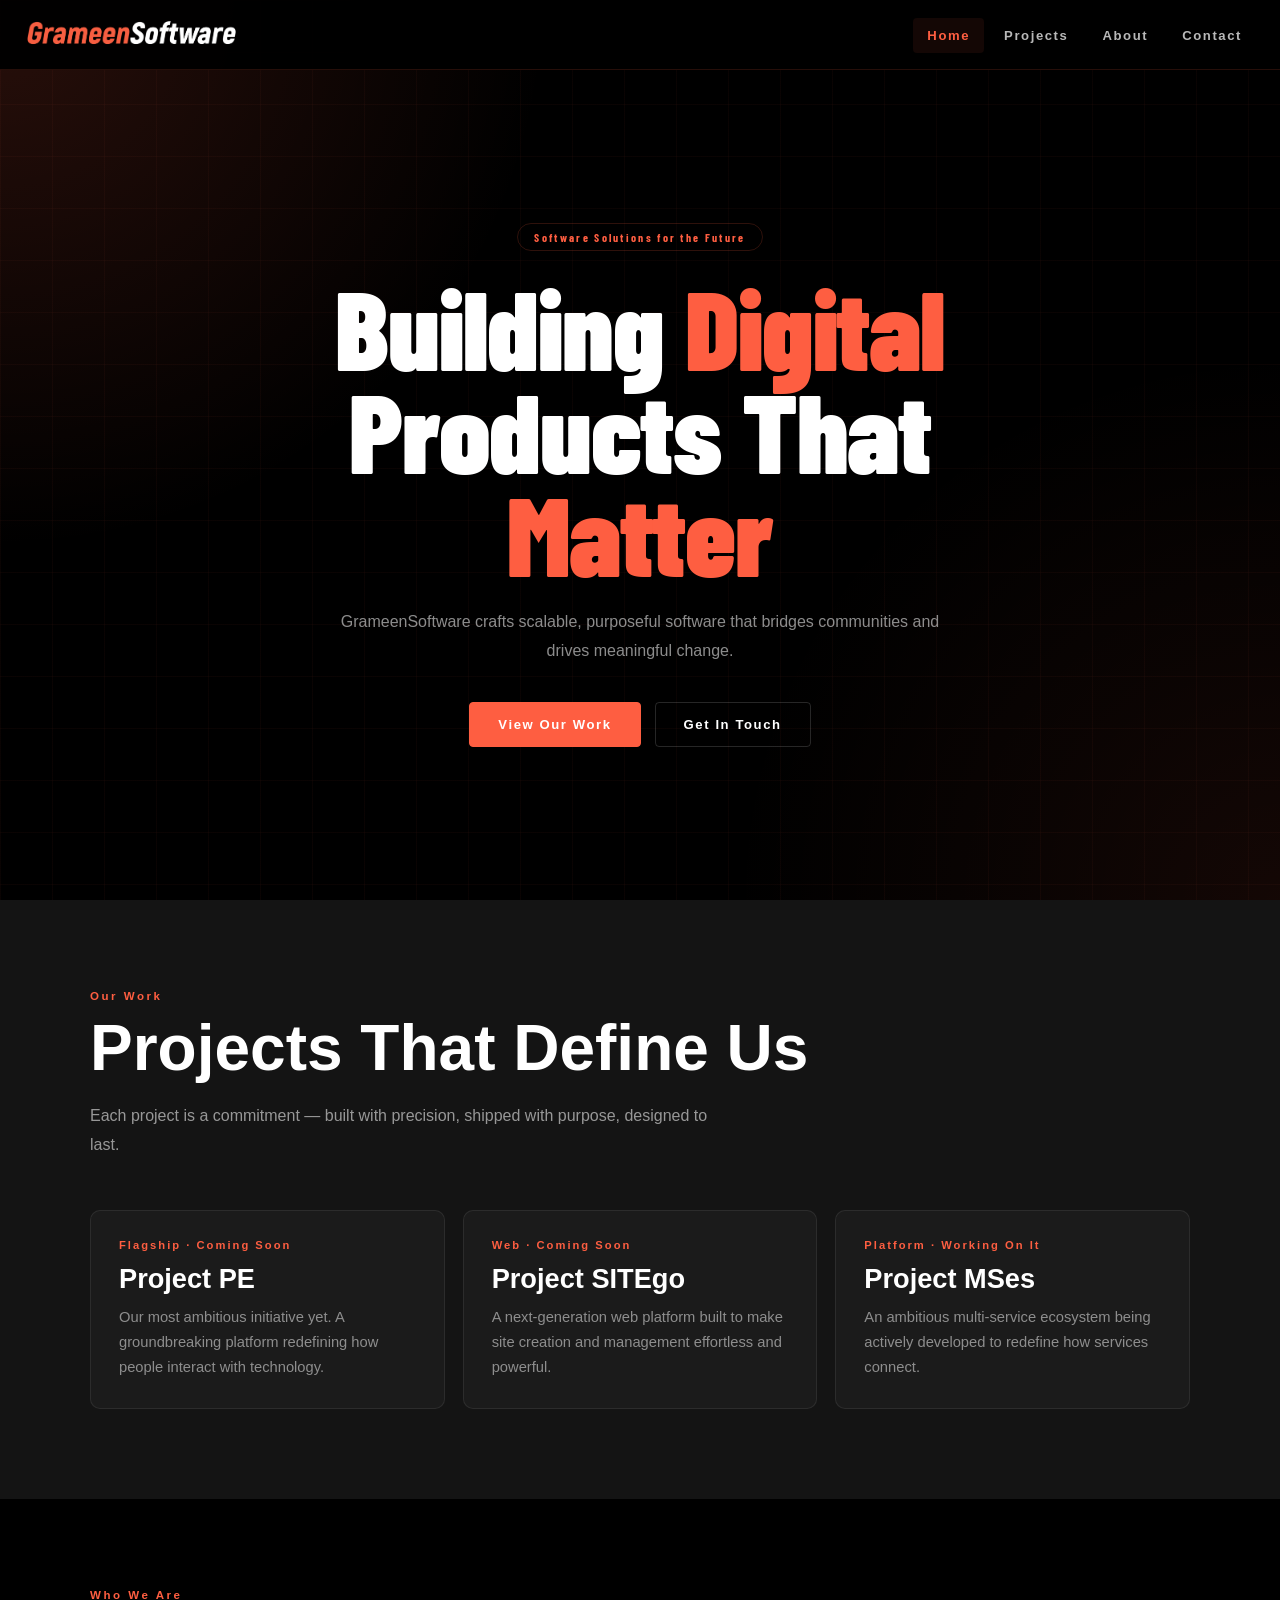
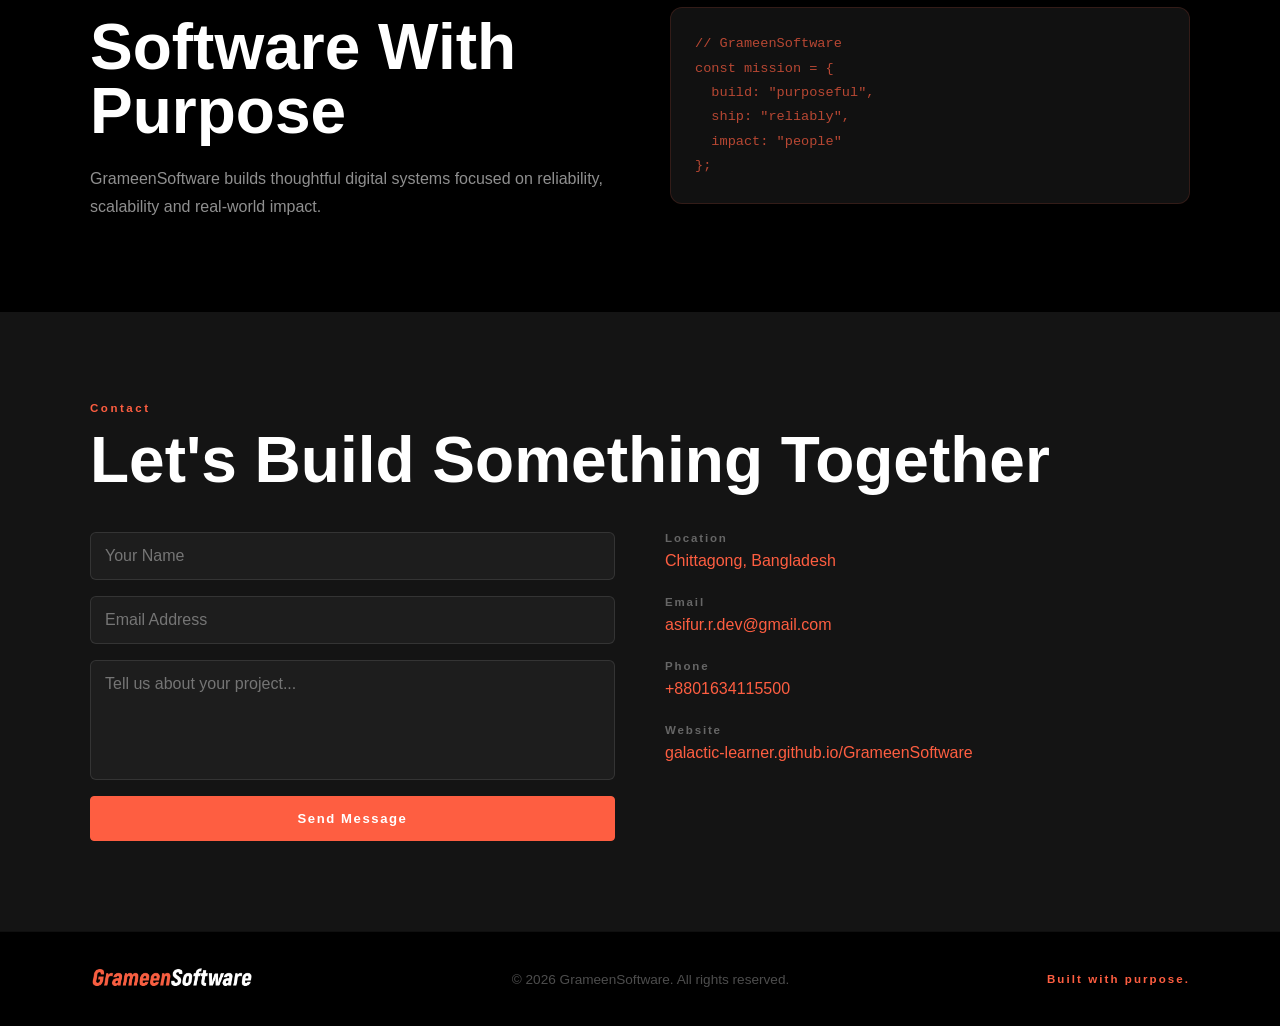
==== commit ef6e123c: "update - 2" ====
--- a/index.html
+++ b/index.html
@@ -6,580 +6,16 @@
     <meta name="viewport" content="width=device-width, initial-scale=1.0">
     <title>GrameenSoftware</title>
 
-    <link rel="preconnect" href="https://fonts.googleapis.com">
-    <link rel="preconnect" href="https://fonts.gstatic.com" crossorigin>
-    <!-- <link href="https://fonts.googleapis.com/css2?family=Barlow:wght@400;600;700;900&family=Barlow+Condensed:wght@600;700;900&display=swap" rel="stylesheet"> -->
+    <!-- FAVICON -->
+    <link rel="icon" type="image/x-icon" href="assets/imgs/favicon.ico">
+
+    <!-- FONTS -->
     <link href="https://fonts.cdnfonts.com/css/akrobat" rel="stylesheet">
-
-    <style>
-        :root {
-            --brand: #FE5E41;
-            --bg: #000;
-            --bg2: #141414;
-            --white: #fff;
-            --nh: 70px;
-        }
-
-        * {
-            margin: 0;
-            padding: 0;
-            box-sizing: border-box;
-        }
-
-        html {
-            scroll-behavior: smooth;
-        }
-
-        body {
-            font-family: 'akrobat', sans-serif;
-            background: var(--bg);
-            color: var(--white);
-            overflow-x: hidden;
-        }
-
-        img {
-            max-width: 100%;
-            display: block;
-        }
-
-        /* NAVBAR */
-
-        nav {
-            position: fixed;
-            top: 0;
-            left: 0;
-            width: 100%;
-            height: var(--nh);
-            display: flex;
-            align-items: center;
-            justify-content: space-between;
-            padding: 0 24px;
-            background: rgba(0, 0, 0, 0.96);
-            border-bottom: 1px solid rgba(254, 94, 65, 0.15);
-            z-index: 1000;
-            backdrop-filter: blur(12px);
-        }
-
-        .logo {
-            height: 34px;
-            width: auto;
-        }
-
-        .nav-links {
-            display: flex;
-            list-style: none;
-            gap: 6px;
-        }
-
-        .nav-links li {
-            position: relative;
-        }
-
-        .nav-links a {
-            text-decoration: none;
-            color: rgba(255, 255, 255, 0.72);
-            font-family: 'Barlow Condensed', sans-serif;
-            text-transform: uppercase;
-            letter-spacing: .12em;
-            font-size: .82rem;
-            font-weight: 700;
-            padding: 10px 14px;
-            border-radius: 4px;
-            transition: .25s;
-        }
-
-        .nav-links a:hover,
-        .nav-links a.active {
-            color: var(--brand);
-            background: rgba(254, 94, 65, 0.08);
-        }
-
-        /* DROPDOWN */
-
-        .dropdown-menu {
-            position: absolute;
-            top: 110%;
-            left: 0;
-            min-width: 180px;
-            background: #181818;
-            border: 1px solid rgba(254, 94, 65, 0.14);
-            border-radius: 8px;
-            overflow: hidden;
-            opacity: 0;
-            visibility: hidden;
-            transform: translateY(10px);
-            transition: .25s;
-        }
-
-        .dropdown:hover .dropdown-menu {
-            opacity: 1;
-            visibility: visible;
-            transform: translateY(0);
-        }
-
-        .dropdown-menu a {
-            display: block;
-            padding: 14px 18px;
-        }
-
-        /* HAMBURGER */
-
-        .hamburger {
-            display: none;
-            flex-direction: column;
-            gap: 5px;
-            background: none;
-            border: none;
-            cursor: pointer;
-        }
-
-        .hamburger span {
-            width: 24px;
-            height: 2px;
-            background: #fff;
-            border-radius: 20px;
-            transition: .3s;
-        }
-
-        .hamburger.active span:nth-child(1) {
-            transform: translateY(7px) rotate(45deg);
-        }
-
-        .hamburger.active span:nth-child(2) {
-            opacity: 0;
-        }
-
-        .hamburger.active span:nth-child(3) {
-            transform: translateY(-7px) rotate(-45deg);
-        }
-
-        /* MOBILE MENU */
-
-        .mobile-overlay {
-            position: fixed;
-            inset: 0;
-            background: rgba(0, 0, 0, 0.6);
-            z-index: 998;
-            opacity: 0;
-            pointer-events: none;
-            transition: .3s;
-        }
-
-        .mobile-overlay.show {
-            opacity: 1;
-            pointer-events: auto;
-        }
-
-        .mobile-menu {
-            position: fixed;
-            top: 0;
-            right: -100%;
-            width: 280px;
-            height: 100vh;
-            background: #111;
-            z-index: 999;
-            padding: 100px 24px 40px;
-            transition: .35s ease;
-            border-left: 1px solid rgba(254, 94, 65, 0.15);
-        }
-
-        .mobile-menu.show {
-            right: 0;
-        }
-
-        .mobile-menu ul {
-            list-style: none;
-        }
-
-        .mobile-menu li {
-            border-bottom: 1px solid rgba(255, 255, 255, 0.06);
-        }
-
-        .mobile-menu a {
-            display: block;
-            padding: 18px 0;
-            text-decoration: none;
-            color: rgba(255, 255, 255, 0.82);
-            font-family: 'Barlow Condensed', sans-serif;
-            text-transform: uppercase;
-            letter-spacing: .12em;
-            font-weight: 700;
-        }
-
-        .mobile-sub {
-            padding-left: 16px;
-        }
-
-        .mobile-sub a {
-            font-size: .85rem;
-            color: rgba(255, 255, 255, 0.45);
-        }
-
-        /* HERO */
-
-        #home {
-            min-height: 100vh;
-            display: flex;
-            align-items: center;
-            justify-content: center;
-            text-align: center;
-            padding: 120px 20px 60px;
-            position: relative;
-            overflow: hidden;
-        }
-
-        .hero-bg {
-            position: absolute;
-            inset: 0;
-            background:
-                radial-gradient(circle at top left, rgba(254, 94, 65, 0.16), transparent 35%),
-                radial-gradient(circle at bottom right, rgba(254, 94, 65, 0.08), transparent 35%);
-        }
-
-        .hero-grid {
-            position: absolute;
-            inset: 0;
-            background-image:
-                linear-gradient(rgba(254, 94, 65, 0.04) 1px, transparent 1px),
-                linear-gradient(90deg, rgba(254, 94, 65, 0.04) 1px, transparent 1px);
-            background-size: 52px 52px;
-        }
-
-        .hero-content {
-            position: relative;
-            z-index: 2;
-            max-width: 850px;
-        }
-
-        .eyebrow {
-            display: inline-block;
-            margin-bottom: 24px;
-            padding: 6px 16px;
-            border: 1px solid rgba(254, 94, 65, 0.18);
-            border-radius: 999px;
-            color: var(--brand);
-            font-family: 'Barlow Condensed', sans-serif;
-            text-transform: uppercase;
-            letter-spacing: .2em;
-            font-size: .72rem;
-            font-weight: 700;
-        }
-
-        h1 {
-            font-family: 'Barlow Condensed', sans-serif;
-            font-size: clamp(3rem, 9vw, 7rem);
-            line-height: .92;
-            font-weight: 900;
-            margin-bottom: 24px;
-        }
-
-        h1 span {
-            color: var(--brand);
-        }
-
-        .subtext {
-            max-width: 620px;
-            margin: auto;
-            line-height: 1.8;
-            color: rgba(255, 255, 255, 0.55);
-            font-size: 1rem;
-        }
-
-        .hero-buttons {
-            display: flex;
-            justify-content: center;
-            gap: 14px;
-            margin-top: 36px;
-            flex-wrap: wrap;
-        }
-
-        .btn {
-            display: inline-block;
-            text-decoration: none;
-            padding: 14px 28px;
-            border-radius: 4px;
-            text-transform: uppercase;
-            letter-spacing: .12em;
-            font-family: 'Barlow Condensed', sans-serif;
-            font-size: .82rem;
-            font-weight: 700;
-            transition: .25s;
-        }
-
-        .btn-primary {
-            background: var(--brand);
-            color: #fff;
-            border: 1px solid var(--brand);
-        }
-
-        .btn-primary:hover {
-            background: #ff7055;
-            transform: translateY(-2px);
-        }
-
-        .btn-secondary {
-            border: 1px solid rgba(255, 255, 255, 0.15);
-            color: #fff;
-        }
-
-        .btn-secondary:hover {
-            border-color: var(--brand);
-            background: rgba(254, 94, 65, 0.08);
-        }
-
-        /* SECTION */
-
-        section {
-            padding: 90px 20px;
-        }
-
-        .container {
-            max-width: 1100px;
-            margin: auto;
-        }
-
-        .label {
-            color: var(--brand);
-            text-transform: uppercase;
-            letter-spacing: .22em;
-            font-size: .72rem;
-            font-family: 'Barlow Condensed', sans-serif;
-            font-weight: 700;
-            margin-bottom: 14px;
-        }
-
-        h2 {
-            font-family: 'Barlow Condensed', sans-serif;
-            font-size: clamp(2rem, 5vw, 4rem);
-            line-height: 1;
-            margin-bottom: 22px;
-        }
-
-        .text {
-            max-width: 650px;
-            color: rgba(255, 255, 255, 0.56);
-            line-height: 1.8;
-        }
-
-        /* PROJECTS */
-
-        #projects {
-            background: var(--bg2);
-        }
-
-        .cards {
-            margin-top: 50px;
-            display: grid;
-            grid-template-columns: repeat(auto-fit, minmax(280px, 1fr));
-            gap: 18px;
-        }
-
-        .card {
-            background: rgba(255, 255, 255, 0.03);
-            border: 1px solid rgba(255, 255, 255, 0.08);
-            border-radius: 10px;
-            padding: 28px;
-            transition: .25s;
-            text-decoration: none;
-            color: inherit;
-        }
-
-        .card:hover {
-            transform: translateY(-4px);
-            border-color: rgba(254, 94, 65, 0.3);
-        }
-
-        .card-tag {
-            color: var(--brand);
-            text-transform: uppercase;
-            letter-spacing: .18em;
-            font-size: .7rem;
-            margin-bottom: 12px;
-            font-family: 'Barlow Condensed', sans-serif;
-            font-weight: 700;
-        }
-
-        .card-title {
-            font-size: 1.7rem;
-            font-family: 'Barlow Condensed', sans-serif;
-            font-weight: 900;
-            margin-bottom: 10px;
-        }
-
-        .card-text {
-            color: rgba(255, 255, 255, 0.5);
-            line-height: 1.7;
-            font-size: .92rem;
-        }
-
-        /* ABOUT */
-
-        .about-grid {
-            display: grid;
-            grid-template-columns: 1fr 1fr;
-            gap: 60px;
-            align-items: center;
-        }
-
-        .visual {
-            background: #111;
-            border: 1px solid rgba(254, 94, 65, 0.14);
-            border-radius: 12px;
-            padding: 24px;
-        }
-
-        .code {
-            color: rgba(254, 94, 65, 0.7);
-            font-family: monospace;
-            line-height: 1.8;
-            font-size: .85rem;
-        }
-
-        /* CONTACT */
-
-        #contact {
-            background: var(--bg2);
-        }
-
-        .contact-grid {
-            display: grid;
-            grid-template-columns: 1fr 1fr;
-            gap: 50px;
-            margin-top: 40px;
-        }
-
-        .form {
-            display: flex;
-            flex-direction: column;
-            gap: 16px;
-        }
-
-        .form input,
-        .form textarea {
-            background: rgba(255, 255, 255, 0.04);
-            border: 1px solid rgba(255, 255, 255, 0.1);
-            padding: 14px;
-            border-radius: 6px;
-            color: #fff;
-            outline: none;
-            font-size: 16px;
-        }
-
-        .form textarea {
-            resize: none;
-            height: 120px;
-        }
-
-        .form input:focus,
-        .form textarea:focus {
-            border-color: var(--brand);
-        }
-
-        .info-item {
-            margin-bottom: 26px;
-        }
-
-        .info-title {
-            color: rgba(255, 255, 255, 0.35);
-            text-transform: uppercase;
-            letter-spacing: .16em;
-            font-size: .72rem;
-            margin-bottom: 8px;
-            font-family: 'Barlow Condensed', sans-serif;
-        }
-
-        .info-text {
-            /* color:rgba(255,255,255,0.72); */
-            color: #FE5E41;
-        }
-
-        .info-text a {
-            /* color:rgba(255,255,255,0.72); */
-            color: #FE5E41;
-            text-decoration: none;
-        }
-
-        .info-text a:hover {
-            /* color:rgba(255,255,255,0.72); */
-            color: #f87f6a;
-        }
-
-        /* FOOTER */
-
-        footer {
-            padding: 34px 20px;
-            border-top: 1px solid rgba(255, 255, 255, 0.06);
-        }
-
-        .footer-inner {
-            max-width: 1100px;
-            margin: auto;
-            display: flex;
-            justify-content: space-between;
-            align-items: center;
-            gap: 20px;
-            flex-wrap: wrap;
-        }
-
-        .footer-logo {
-            height: 26px;
-        }
-
-        .footer-copy {
-            color: rgba(255, 255, 255, 0.3);
-            font-size: .85rem;
-        }
-
-        .footer-brand {
-            color: var(--brand);
-            font-size: .72rem;
-            font-weight: 700;
-            letter-spacing: .18em;
-            text-transform: uppercase;
-        }
-
-        /* RESPONSIVE */
-
-        @media(max-width:900px) {
-
-            .about-grid,
-            .contact-grid {
-                grid-template-columns: 1fr;
-            }
-        }
-
-        @media(max-width:768px) {
-
-            .nav-links {
-                display: none;
-            }
-
-            .hamburger {
-                display: flex;
-            }
-
-            section {
-                padding: 70px 16px;
-            }
-
-            nav {
-                padding: 0 16px;
-            }
-        }
-
-        @media(max-width:480px) {
-
-            .hero-buttons {
-                flex-direction: column;
-                align-items: center;
-            }
-
-            .btn {
-                width: 100%;
-                max-width: 280px;
-            }
-        }
-    </style>
+    <link href="https://fonts.googleapis.com/css2?family=Barlow+Condensed:wght@700;900&display=swap" rel="stylesheet">
+
+    <!-- STYLESHEET -->
+    <link rel="stylesheet" href="assets/css/style.css">
+
 </head>
 
 <body>
@@ -589,7 +25,7 @@
     <nav>
 
         <a href="#home">
-            <img src="logo.png" alt="GrameenSoftware" class="logo">
+            <img src="assets/imgs/logo.png" alt="GrameenSoftware" class="logo">
         </a>
 
         <ul class="nav-links">
@@ -598,9 +34,10 @@
 
             <li class="dropdown">
                 <a href="#projects">Projects</a>
-
                 <div class="dropdown-menu">
                     <a href="Project PE.html">Project PE</a>
+                    <a href="Project SITEgo.html">Project SITEgo</a>
+                    <a href="Project MSes.html">Project MSes</a>
                 </div>
             </li>
 
@@ -609,7 +46,7 @@
 
         </ul>
 
-        <button class="hamburger" id="hamburger">
+        <button class="hamburger" id="hamburger" type="button" aria-label="Open menu">
             <span></span>
             <span></span>
             <span></span>
@@ -617,23 +54,23 @@
 
     </nav>
 
-    <!-- MOBILE -->
+    <!-- MOBILE MENU -->
 
     <div class="mobile-overlay" id="overlay"></div>
 
     <div class="mobile-menu" id="mobileMenu">
-
         <ul>
             <li><a href="#home" class="mobile-link">Home</a></li>
             <li><a href="#projects" class="mobile-link">Projects</a></li>
             <li class="mobile-sub"><a href="Project PE.html">→ Project PE</a></li>
+            <li class="mobile-sub"><a href="Project SITEgo.html">→ Project SITEgo</a></li>
+            <li class="mobile-sub"><a href="Project MSes.html">→ Project MSes</a></li>
             <li><a href="#about" class="mobile-link">About</a></li>
             <li><a href="#contact" class="mobile-link">Contact</a></li>
         </ul>
-
     </div>
 
-    <!-- HERO -->
+    <!-- HOME -->
 
     <section id="home">
 
@@ -650,8 +87,7 @@
             </h1>
 
             <p class="subtext">
-                GrameenSoftware crafts scalable, purposeful software that bridges communities and drives meaningful
-                change.
+                GrameenSoftware crafts scalable, purposeful software that bridges communities and drives meaningful change.
             </p>
 
             <div class="hero-buttons">
@@ -682,26 +118,25 @@
                     <div class="card-tag">Flagship · Coming Soon</div>
                     <div class="card-title">Project PE</div>
                     <p class="card-text">
-                        Our most ambitious initiative yet. A groundbreaking platform redefining how people interact with
-                        technology.
+                        Our most ambitious initiative yet. A groundbreaking platform redefining how people interact with technology.
                     </p>
                 </a>
 
-                <div class="card">
-                    <div class="card-tag">Enterprise</div>
-                    <div class="card-title">SmartFlow</div>
+                <a href="Project SITEgo.html" class="card">
+                    <div class="card-tag">Web · Coming Soon</div>
+                    <div class="card-title">Project SITEgo</div>
                     <p class="card-text">
-                        Intelligent workflow automation designed for modern enterprise environments.
-                    </p>
-                </div>
-
-                <div class="card">
-                    <div class="card-tag">Community</div>
-                    <div class="card-title">ConnectGram</div>
+                        A next-generation web platform built to make site creation and management effortless and powerful.
+                    </p>
+                </a>
+
+                <a href="Project MSes.html" class="card">
+                    <div class="card-tag">Platform · Working On It</div>
+                    <div class="card-title">Project MSes</div>
                     <p class="card-text">
-                        Connecting rural communities through lightweight and accessible digital communication.
-                    </p>
-                </div>
+                        An ambitious multi-service ecosystem being actively developed to redefine how services connect.
+                    </p>
+                </a>
 
             </div>
 
@@ -722,8 +157,7 @@
                     <h2>Software With Purpose</h2>
 
                     <p class="text">
-                        GrameenSoftware builds thoughtful digital systems focused on reliability, scalability and
-                        real-world impact.
+                        GrameenSoftware builds thoughtful digital systems focused on reliability, scalability and real-world impact.
                     </p>
                 </div>
 
@@ -770,36 +204,23 @@
                     <div class="info-item">
                         <div class="info-title">Email</div>
                         <div class="info-text">
-
-                            <a class="" href="mailto:asifur.r.dev@gmail.com">
-                                asifur.r.dev@gmail.com
-                            </a>
-
+                            <a href="mailto:asifur.r.dev@gmail.com">asifur.r.dev@gmail.com</a>
                         </div>
-                        <!-- <div class="info-text">hello@grameensoftware.com</div> -->
                     </div>
 
                     <div class="info-item">
                         <div class="info-title">Phone</div>
                         <div class="info-text">
-
-                            <a class="" href="tel:+8801634115500">
-                                +8801634115500
-                            </a>
-
+                            <a href="tel:+8801634115500">+8801634115500</a>
                         </div>
-                        <!-- <div class="info-text">+8801634115500</div> -->
                     </div>
 
                     <div class="info-item">
                         <div class="info-title">Website</div>
-                        <div class="info-text"><a
-                                href="https://galactic-learner.github.io/GrameenSoftware/">galactic-learner.github.io/GrameenSoftware</a>
+                        <div class="info-text">
+                            <a href="https://galactic-learner.github.io/GrameenSoftware/" target="_blank" rel="noopener">galactic-learner.github.io/GrameenSoftware</a>
                         </div>
-                        <!-- <div class="info-text">grameensoftware.com</div> -->
-                    </div>
-
-
+                    </div>
 
                 </div>
 
@@ -815,10 +236,10 @@
 
         <div class="footer-inner">
 
-            <img src="logo.png" alt="GrameenSoftware" class="footer-logo">
+            <img src="assets/imgs/logo.png" alt="GrameenSoftware" class="footer-logo">
 
             <div class="footer-copy">
-                © 2026 GrameenSoftware. All rights reserved.
+                &copy; 2026 GrameenSoftware. All rights reserved.
             </div>
 
             <div class="footer-brand">
@@ -829,97 +250,9 @@
 
     </footer>
 
-    <script>
-
-        const hamburger = document.getElementById('hamburger');
-        const mobileMenu = document.getElementById('mobileMenu');
-        const overlay = document.getElementById('overlay');
-        const mobileLinks = document.querySelectorAll('.mobile-link');
-
-        function openMenu() {
-            hamburger.classList.add('active');
-            mobileMenu.classList.add('show');
-            overlay.classList.add('show');
-            document.body.style.overflow = 'hidden';
-        }
-
-        function closeMenu() {
-            hamburger.classList.remove('active');
-            mobileMenu.classList.remove('show');
-            overlay.classList.remove('show');
-            document.body.style.overflow = '';
-        }
-
-        hamburger.addEventListener('click', () => {
-
-            if (mobileMenu.classList.contains('show')) {
-                closeMenu();
-            } else {
-                openMenu();
-            }
-
-        });
-
-        overlay.addEventListener('click', closeMenu);
-
-        mobileLinks.forEach(link => {
-            link.addEventListener('click', closeMenu);
-        });
-
-        // CONTACT FORM
-
-        const contactForm = document.getElementById('contactForm');
-
-        contactForm.addEventListener('submit', function (e) {
-
-            e.preventDefault();
-
-            const button = contactForm.querySelector('button');
-
-            button.innerText = 'Sent ✓';
-            button.style.background = '#2ecc71';
-
-            setTimeout(() => {
-                button.innerText = 'Send Message';
-                button.style.background = '';
-                contactForm.reset();
-            }, 2500);
-
-        });
-
-        // ACTIVE NAVIGATION
-
-        const sections = document.querySelectorAll('section[id]');
-        const navLinks = document.querySelectorAll('.nav-links a');
-
-        window.addEventListener('scroll', () => {
-
-            let current = '';
-
-            sections.forEach(section => {
-
-                const top = section.offsetTop - 120;
-
-                if (window.scrollY >= top) {
-                    current = section.getAttribute('id');
-                }
-
-            });
-
-            navLinks.forEach(link => {
-
-                link.classList.remove('active');
-
-                if (link.getAttribute('href') === '#' + current) {
-                    link.classList.add('active');
-                }
-
-            });
-
-        }, { passive: true });
-
-    </script>
+    <!-- SCRIPT -->
+    <script src="assets/js/script.js"></script>
 
 </body>
 
-</html>+</html>
--- a/assets/css/style.css
+++ b/assets/css/style.css
@@ -0,0 +1,786 @@
+/* ============================================================
+   GrameenSoftware v2 — style.css
+   Shared across index.html and all project pages
+   ============================================================ */
+
+/* VARIABLES */
+
+:root {
+    --brand:  #FE5E41;
+    --black:  #000000;
+    --black2: #212121;
+    --white:  #FFFFFF;
+    --bg2:    #141414;
+    --nh:     70px;
+}
+
+/* RESET */
+
+*,
+*::before,
+*::after {
+    margin: 0;
+    padding: 0;
+    box-sizing: border-box;
+}
+
+html {
+    scroll-behavior: smooth;
+}
+
+body {
+    font-family: 'Akrobat', sans-serif;
+    background: var(--black);
+    color: var(--white);
+}
+
+img {
+    display: block;
+    max-width: 100%;
+}
+
+/* ============================================================
+   NAVBAR
+   ============================================================ */
+
+nav {
+    position: fixed;
+    top: 0;
+    left: 0;
+    width: 100%;
+    height: var(--nh);
+    padding: 0 24px;
+    display: flex;
+    align-items: center;
+    justify-content: space-between;
+    background: rgba(0, 0, 0, 0.96);
+    border-bottom: 1px solid rgba(254, 94, 65, 0.15);
+    z-index: 1000;
+}
+
+.logo {
+    height: 34px;
+    width: auto;
+}
+
+/* DESKTOP NAV LINKS */
+
+.nav-links {
+    display: flex;
+    list-style: none;
+    gap: 6px;
+}
+
+.nav-links li {
+    position: relative;
+}
+
+.nav-links a {
+    text-decoration: none;
+    color: rgba(255, 255, 255, 0.72);
+    font-size: .82rem;
+    font-weight: 700;
+    letter-spacing: .12em;
+    padding: 10px 14px;
+    border-radius: 4px;
+    transition: color .25s, background .25s;
+    -webkit-tap-highlight-color: transparent;
+}
+
+.nav-links a:hover,
+.nav-links a.active {
+    color: var(--brand);
+    background: rgba(254, 94, 65, 0.08);
+}
+
+/* DROPDOWN
+   — opacity/visibility toggle instead of :hover
+     to avoid touch-device freeze */
+
+.dropdown-menu {
+    position: absolute;
+    top: 110%;
+    left: 0;
+    min-width: 180px;
+    background: #181818;
+    border: 1px solid rgba(254, 94, 65, 0.14);
+    border-radius: 8px;
+    overflow: hidden;
+    opacity: 0;
+    visibility: hidden;
+    transform: translateY(8px);
+    transition: opacity .25s, visibility .25s, transform .25s;
+    pointer-events: none;
+}
+
+/* activated via JS class, not CSS :hover */
+.dropdown.open .dropdown-menu {
+    opacity: 1;
+    visibility: visible;
+    transform: translateY(0);
+    pointer-events: auto;
+}
+
+.dropdown-menu a {
+    display: block;
+    padding: 14px 18px;
+    color: rgba(255, 255, 255, 0.72);
+    font-size: .82rem;
+    font-weight: 700;
+    letter-spacing: .12em;
+    text-decoration: none;
+    transition: background .2s, color .2s;
+}
+
+.dropdown-menu a:hover,
+.dropdown-menu a.active {
+    color: var(--brand);
+    background: rgba(254, 94, 65, 0.08);
+}
+
+/* HAMBURGER */
+
+.hamburger {
+    display: none;
+    flex-direction: column;
+    gap: 5px;
+    background: none;
+    border: none;
+    cursor: pointer;
+    padding: 8px;
+    -webkit-tap-highlight-color: transparent;
+    touch-action: manipulation;
+}
+
+.hamburger span {
+    display: block;
+    width: 24px;
+    height: 2px;
+    background: #fff;
+    border-radius: 20px;
+    transition: transform .3s, opacity .3s;
+    pointer-events: none;
+}
+
+.hamburger.active span:nth-child(1) {
+    transform: translateY(7px) rotate(45deg);
+}
+
+.hamburger.active span:nth-child(2) {
+    opacity: 0;
+}
+
+.hamburger.active span:nth-child(3) {
+    transform: translateY(-7px) rotate(-45deg);
+}
+
+/* ============================================================
+   MOBILE MENU
+   ============================================================ */
+
+.mobile-overlay {
+    position: fixed;
+    inset: 0;
+    background: rgba(0, 0, 0, 0.6);
+    z-index: 998;
+    opacity: 0;
+    pointer-events: none;
+    transition: opacity .3s;
+}
+
+.mobile-overlay.show {
+    opacity: 1;
+    pointer-events: auto;
+}
+
+.mobile-menu {
+    position: fixed;
+    top: 0;
+    right: -100%;
+    width: 280px;
+    height: 100%;
+    background: #111;
+    border-left: 1px solid rgba(254, 94, 65, 0.15);
+    z-index: 999;
+    padding: 100px 24px 40px;
+    transition: right .35s ease;
+    overflow-y: auto;
+    -webkit-overflow-scrolling: touch;
+}
+
+.mobile-menu.show {
+    right: 0;
+}
+
+.mobile-menu ul {
+    list-style: none;
+}
+
+.mobile-menu li {
+    border-bottom: 1px solid rgba(255, 255, 255, 0.06);
+}
+
+.mobile-menu a {
+    display: block;
+    padding: 18px 0;
+    text-decoration: none;
+    color: rgba(255, 255, 255, 0.82);
+    font-weight: 700;
+    letter-spacing: .12em;
+    -webkit-tap-highlight-color: transparent;
+    touch-action: manipulation;
+    transition: color .2s;
+}
+
+.mobile-menu a:active {
+    color: var(--brand);
+}
+
+.mobile-sub {
+    padding-left: 16px;
+}
+
+.mobile-sub a {
+    font-size: .88rem;
+    color: rgba(255, 255, 255, 0.45);
+}
+
+/* ============================================================
+   SECTIONS — SHARED
+   ============================================================ */
+
+section {
+    padding: 90px 20px;
+}
+
+.container {
+    max-width: 1100px;
+    margin: auto;
+}
+
+.label {
+    color: var(--brand);
+    letter-spacing: .22em;
+    font-size: .72rem;
+    font-weight: 700;
+    margin-bottom: 14px;
+}
+
+h2 {
+    font-size: clamp(2rem, 5vw, 4rem);
+    line-height: 1;
+    font-weight: 900;
+    margin-bottom: 22px;
+}
+
+.text {
+    max-width: 650px;
+    color: rgba(255, 255, 255, 0.56);
+    line-height: 1.8;
+}
+
+/* ============================================================
+   HERO — INDEX
+   ============================================================ */
+
+#home {
+    height: 100vh;
+    height: 100dvh;
+    display: flex;
+    align-items: center;
+    justify-content: center;
+    text-align: center;
+    padding: var(--nh) 20px 60px;
+    position: relative;
+    overflow: hidden;
+}
+
+.hero-bg {
+    position: absolute;
+    inset: 0;
+    background:
+        radial-gradient(circle at top left, rgba(254, 94, 65, 0.16), transparent 35%),
+        radial-gradient(circle at bottom right, rgba(254, 94, 65, 0.08), transparent 35%);
+    pointer-events: none;
+}
+
+.hero-grid {
+    position: absolute;
+    inset: 0;
+    background-image:
+        linear-gradient(rgba(254, 94, 65, 0.04) 1px, transparent 1px),
+        linear-gradient(90deg, rgba(254, 94, 65, 0.04) 1px, transparent 1px);
+    background-size: 52px 52px;
+    pointer-events: none;
+}
+
+.hero-content {
+    position: relative;
+    z-index: 2;
+    max-width: 850px;
+    margin-top: 60px;
+}
+
+.eyebrow {
+    display: inline-block;
+    margin-bottom: 24px;
+    padding: 6px 16px;
+    border: 1px solid rgba(254, 94, 65, 0.18);
+    border-radius: 999px;
+    color: var(--brand);
+    letter-spacing: .2em;
+    font-size: .72rem;
+    font-weight: 800;
+    text-transform: uppercase;
+}
+
+h1 {
+    font-size: clamp(3rem, 9vw, 7rem);
+    line-height: .92;
+    font-weight: 900;
+    margin-bottom: 24px;
+    letter-spacing: -.01em;
+}
+
+h1 span {
+    color: var(--brand);
+}
+
+.subtext {
+    max-width: 620px;
+    margin: auto;
+    line-height: 1.8;
+    color: rgba(255, 255, 255, 0.55);
+    font-size: 1rem;
+}
+
+.hero-buttons {
+    display: flex;
+    justify-content: center;
+    gap: 14px;
+    margin-top: 36px;
+    flex-wrap: wrap;
+}
+
+/* BUTTONS */
+
+.btn {
+    display: inline-block;
+    text-decoration: none;
+    padding: 14px 28px;
+    border-radius: 4px;
+    letter-spacing: .12em;
+    font-size: .82rem;
+    font-weight: 700;
+    transition: background .25s, transform .25s, border-color .25s;
+    -webkit-tap-highlight-color: transparent;
+    touch-action: manipulation;
+}
+
+.btn-primary {
+    background: var(--brand);
+    color: #fff;
+    border: 1px solid var(--brand);
+}
+
+.btn-primary:hover {
+    background: #ff7055;
+    transform: translateY(-2px);
+}
+
+.btn-secondary {
+    border: 1px solid rgba(255, 255, 255, 0.15);
+    color: #fff;
+    background: transparent;
+}
+
+.btn-secondary:hover {
+    border-color: var(--brand);
+    background: rgba(254, 94, 65, 0.08);
+}
+
+/* ============================================================
+   PROJECTS SECTION
+   ============================================================ */
+
+#projects {
+    background: var(--bg2);
+}
+
+.cards {
+    margin-top: 50px;
+    display: grid;
+    grid-template-columns: repeat(auto-fit, minmax(280px, 1fr));
+    gap: 18px;
+}
+
+.card {
+    background: rgba(255, 255, 255, 0.03);
+    border: 1px solid rgba(255, 255, 255, 0.08);
+    border-radius: 10px;
+    padding: 28px;
+    text-decoration: none;
+    color: inherit;
+    transition: transform .25s, border-color .25s;
+    -webkit-tap-highlight-color: transparent;
+}
+
+@media (pointer: fine) {
+    .card:hover {
+        transform: translateY(-4px);
+        border-color: rgba(254, 94, 65, 0.3);
+    }
+}
+
+.card-tag {
+    color: var(--brand);
+    letter-spacing: .18em;
+    font-size: .7rem;
+    margin-bottom: 12px;
+    font-weight: 700;
+}
+
+.card-title {
+    font-size: 1.7rem;
+    font-weight: 900;
+    margin-bottom: 10px;
+}
+
+.card-text {
+    color: rgba(255, 255, 255, 0.5);
+    line-height: 1.7;
+    font-size: .92rem;
+}
+
+/* ============================================================
+   ABOUT SECTION
+   ============================================================ */
+
+.about-grid {
+    display: grid;
+    grid-template-columns: 1fr 1fr;
+    gap: 60px;
+    align-items: center;
+}
+
+.visual {
+    background: #111;
+    border: 1px solid rgba(254, 94, 65, 0.14);
+    border-radius: 12px;
+    padding: 24px;
+}
+
+.code {
+    color: rgba(254, 94, 65, 0.7);
+    font-family: monospace;
+    line-height: 1.8;
+    font-size: .85rem;
+    white-space: pre;
+}
+
+/* ============================================================
+   CONTACT SECTION
+   ============================================================ */
+
+#contact {
+    background: var(--bg2);
+}
+
+.contact-grid {
+    display: grid;
+    grid-template-columns: 1fr 1fr;
+    gap: 50px;
+    margin-top: 40px;
+}
+
+.form {
+    display: flex;
+    flex-direction: column;
+    gap: 16px;
+}
+
+.form input,
+.form textarea {
+    background: rgba(255, 255, 255, 0.04);
+    border: 1px solid rgba(255, 255, 255, 0.1);
+    padding: 14px;
+    border-radius: 6px;
+    color: #fff;
+    font-family: 'Akrobat', sans-serif;
+    font-size: 16px;
+    outline: none;
+    transition: border-color .25s;
+}
+
+.form textarea {
+    resize: none;
+    height: 120px;
+}
+
+.form input:focus,
+.form textarea:focus {
+    border-color: var(--brand);
+}
+
+.info-item {
+    margin-bottom: 26px;
+}
+
+.info-title {
+    color: rgba(255, 255, 255, 0.35);
+    letter-spacing: .16em;
+    font-size: .72rem;
+    margin-bottom: 8px;
+    font-weight: 700;
+}
+
+.info-text {
+    color: var(--brand);
+}
+
+.info-text a {
+    color: var(--brand);
+    text-decoration: none;
+    transition: color .2s;
+}
+
+.info-text a:hover {
+    color: #f87f6a;
+}
+
+/* ============================================================
+   FOOTER
+   ============================================================ */
+
+footer {
+    padding: 34px 20px;
+    border-top: 1px solid rgba(255, 255, 255, 0.06);
+    background: var(--black);
+}
+
+.footer-inner {
+    max-width: 1100px;
+    margin: auto;
+    display: flex;
+    justify-content: space-between;
+    align-items: center;
+    gap: 20px;
+    flex-wrap: wrap;
+}
+
+.footer-logo {
+    height: 26px;
+}
+
+.footer-copy {
+    color: rgba(255, 255, 255, 0.3);
+    font-size: .85rem;
+}
+
+.footer-brand {
+    color: var(--brand);
+    font-size: .72rem;
+    font-weight: 700;
+    letter-spacing: .18em;
+}
+
+/* ============================================================
+   INDEX HERO — bold condensed overrides (Barlow Condensed)
+   ============================================================ */
+
+#home h1,
+#home .eyebrow {
+    font-family: 'Barlow Condensed', sans-serif;
+}
+
+#home h1 {
+    font-weight: 900;
+}
+
+#home .eyebrow {
+    font-weight: 700;
+    text-transform: none;
+    letter-spacing: .2em;
+    font-size: .72rem;
+}
+
+/* ============================================================
+   PROJECT PAGES — HERO
+   (Project PE, SITEgo, MSes)
+   ============================================================ */
+
+section.project-hero {
+    height: 100vh;
+    height: 100dvh;
+    display: flex;
+    align-items: center;
+    justify-content: center;
+    text-align: center;
+    padding: var(--nh) 20px 60px;
+    position: relative;
+    overflow: hidden;
+}
+
+.project-hero .hero-bg {
+    background: radial-gradient(circle at center, rgba(254, 94, 65, 0.12), transparent 60%);
+}
+
+/* RINGS */
+
+.rings {
+    position: absolute;
+    width: 100vmin;
+    height: 100vmin;
+    top: 50%;
+    left: 50%;
+    transform: translate(-50%, -50%);
+    pointer-events: none;
+}
+
+.ring {
+    position: absolute;
+    top: 50%;
+    left: 50%;
+    border-radius: 50%;
+    border: 1px solid rgba(254, 94, 65, 0.08);
+    will-change: transform, opacity;
+    animation: ringPulse 5s linear infinite;
+}
+
+.ring:nth-child(1) { width: 30%; height: 30%; margin-left: -15%; margin-top: -15%; animation-delay: 0s; }
+.ring:nth-child(2) { width: 60%; height: 60%; margin-left: -30%; margin-top: -30%; animation-delay: -1.7s; }
+.ring:nth-child(3) { width: 90%; height: 90%; margin-left: -45%; margin-top: -45%; animation-delay: -3.4s; }
+
+/* PROJECT HERO CONTENT */
+
+.project-hero .hero-content {
+    position: relative;
+    z-index: 2;
+    margin-top: 60px;
+}
+
+.badge {
+    display: inline-block;
+    margin-bottom: 28px;
+    padding: 6px 16px;
+    border: 1px solid rgba(254, 94, 65, 0.2);
+    border-radius: 999px;
+    color: var(--brand);
+    font-size: .72rem;
+    font-weight: 700;
+    letter-spacing: .24em;
+}
+
+.project-hero h1 {
+    font-size: clamp(3.5rem, 13vw, 11rem);
+    line-height: .9;
+    font-weight: 900;
+    letter-spacing: -.03em;
+    margin-bottom: 0;
+}
+
+.project-subtext {
+    margin-top: 24px;
+    color: rgba(255, 255, 255, 0.32);
+    font-size: clamp(.9rem, 2vw, 1.3rem);
+    letter-spacing: .22em;
+    font-weight: 700;
+}
+
+.dots {
+    display: inline-flex;
+    gap: 5px;
+    margin-left: 6px;
+    vertical-align: middle;
+}
+
+.dots span {
+    width: 5px;
+    height: 5px;
+    border-radius: 50%;
+    background: var(--brand);
+    animation: blink 1.4s ease infinite;
+}
+
+.dots span:nth-child(2) { animation-delay: .2s; }
+.dots span:nth-child(3) { animation-delay: .4s; }
+
+/* BACK BUTTON */
+
+.back-btn {
+    display: inline-block;
+    margin-top: 52px;
+    text-decoration: none;
+    color: rgba(255, 255, 255, 0.5);
+    border: 1px solid rgba(255, 255, 255, 0.12);
+    padding: 12px 24px;
+    border-radius: 4px;
+    letter-spacing: .18em;
+    font-size: .75rem;
+    font-weight: 700;
+    transition: color .25s, border-color .25s, background .25s;
+    -webkit-tap-highlight-color: transparent;
+    touch-action: manipulation;
+}
+
+.back-btn:hover {
+    color: var(--brand);
+    border-color: rgba(254, 94, 65, 0.35);
+    background: rgba(254, 94, 65, 0.06);
+}
+
+/* ============================================================
+   ANIMATIONS
+   ============================================================ */
+
+@keyframes ringPulse {
+    0%   { transform: translate(-50%, -50%) scale(.94); opacity: .7; }
+    100% { transform: translate(-50%, -50%) scale(1.2);  opacity: 0; }
+}
+
+@keyframes blink {
+    0%, 100% { opacity: .35; transform: scale(1); }
+    50%       { opacity: 1;   transform: scale(1.4); }
+}
+
+/* ============================================================
+   RESPONSIVE
+   ============================================================ */
+
+@media (max-width: 900px) {
+    .about-grid,
+    .contact-grid {
+        grid-template-columns: 1fr;
+    }
+}
+
+@media (max-width: 768px) {
+    nav {
+        padding: 0 16px;
+    }
+
+    .nav-links {
+        display: none;
+    }
+
+    .hamburger {
+        display: flex;
+    }
+
+    section {
+        padding: 70px 16px;
+    }
+}
+
+@media (max-width: 480px) {
+    .hero-buttons {
+        flex-direction: column;
+        align-items: center;
+    }
+
+    .btn {
+        width: 100%;
+        max-width: 280px;
+        text-align: center;
+    }
+}
